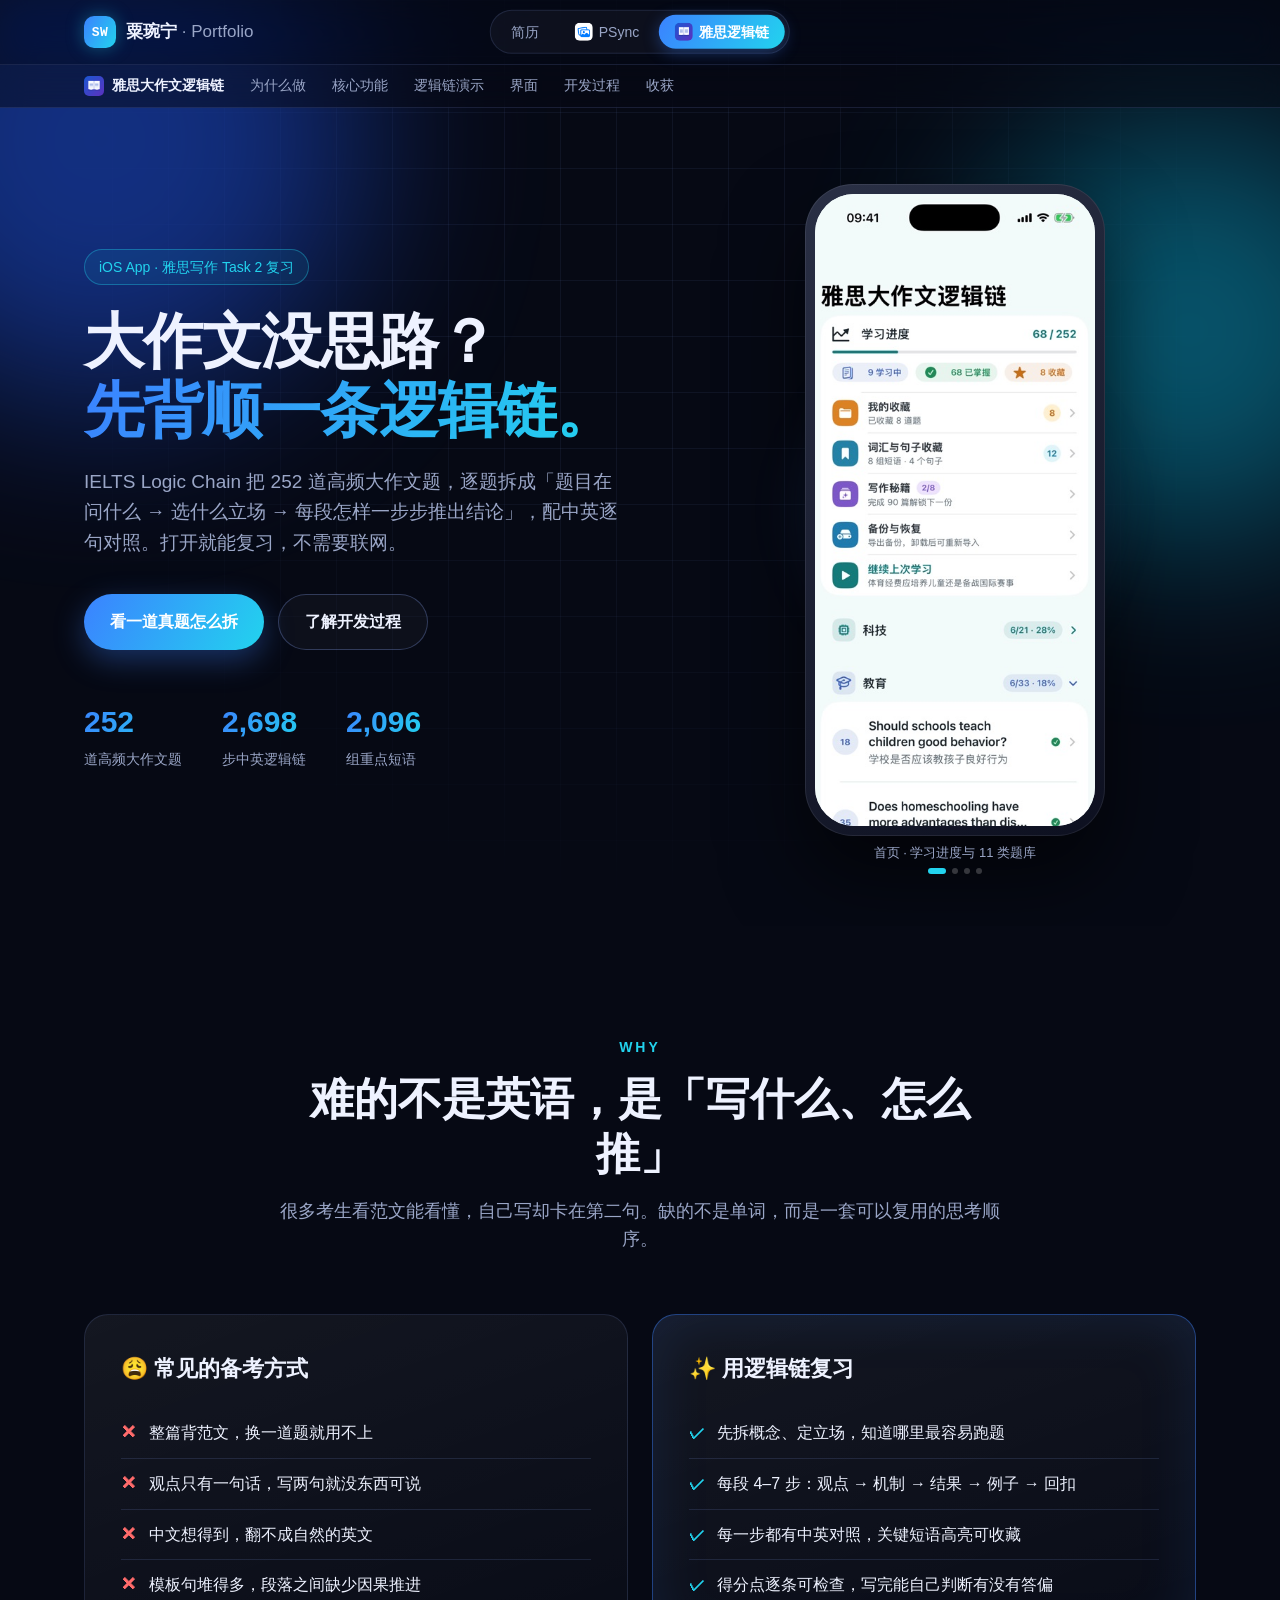
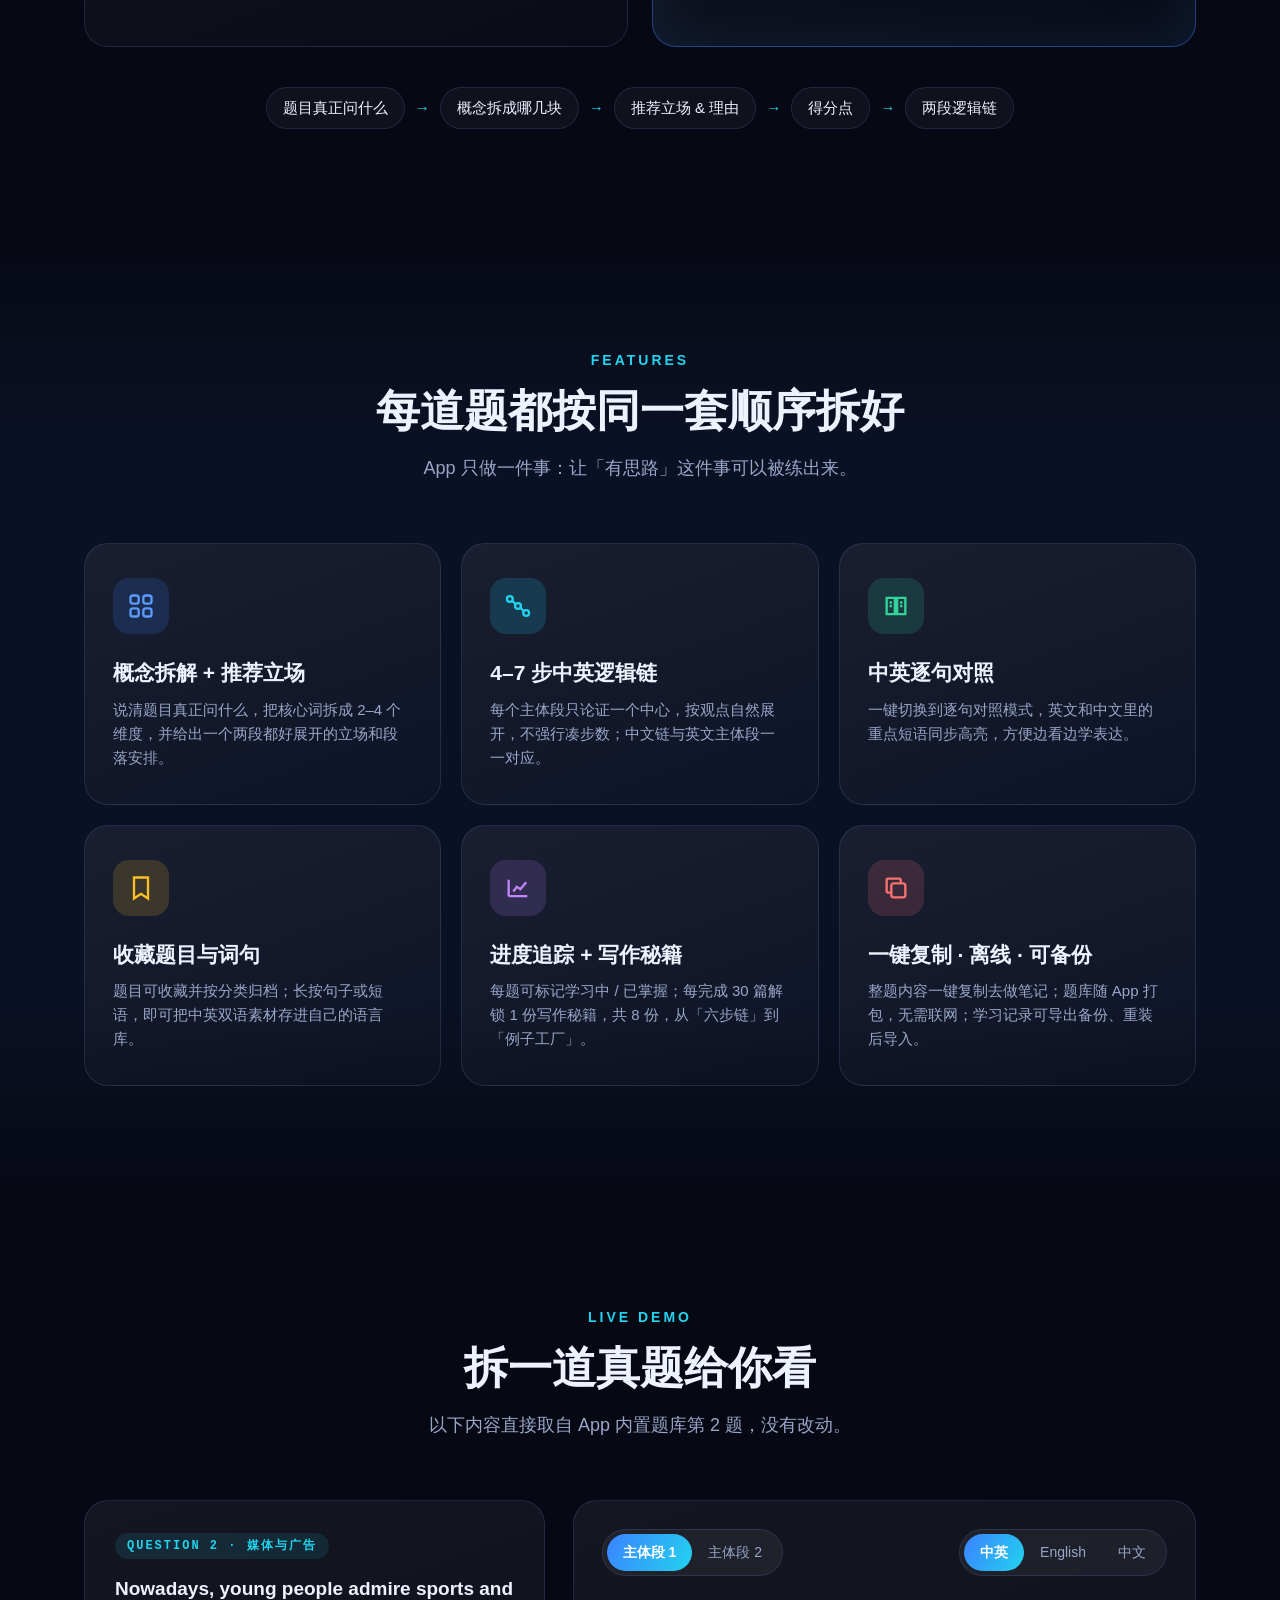
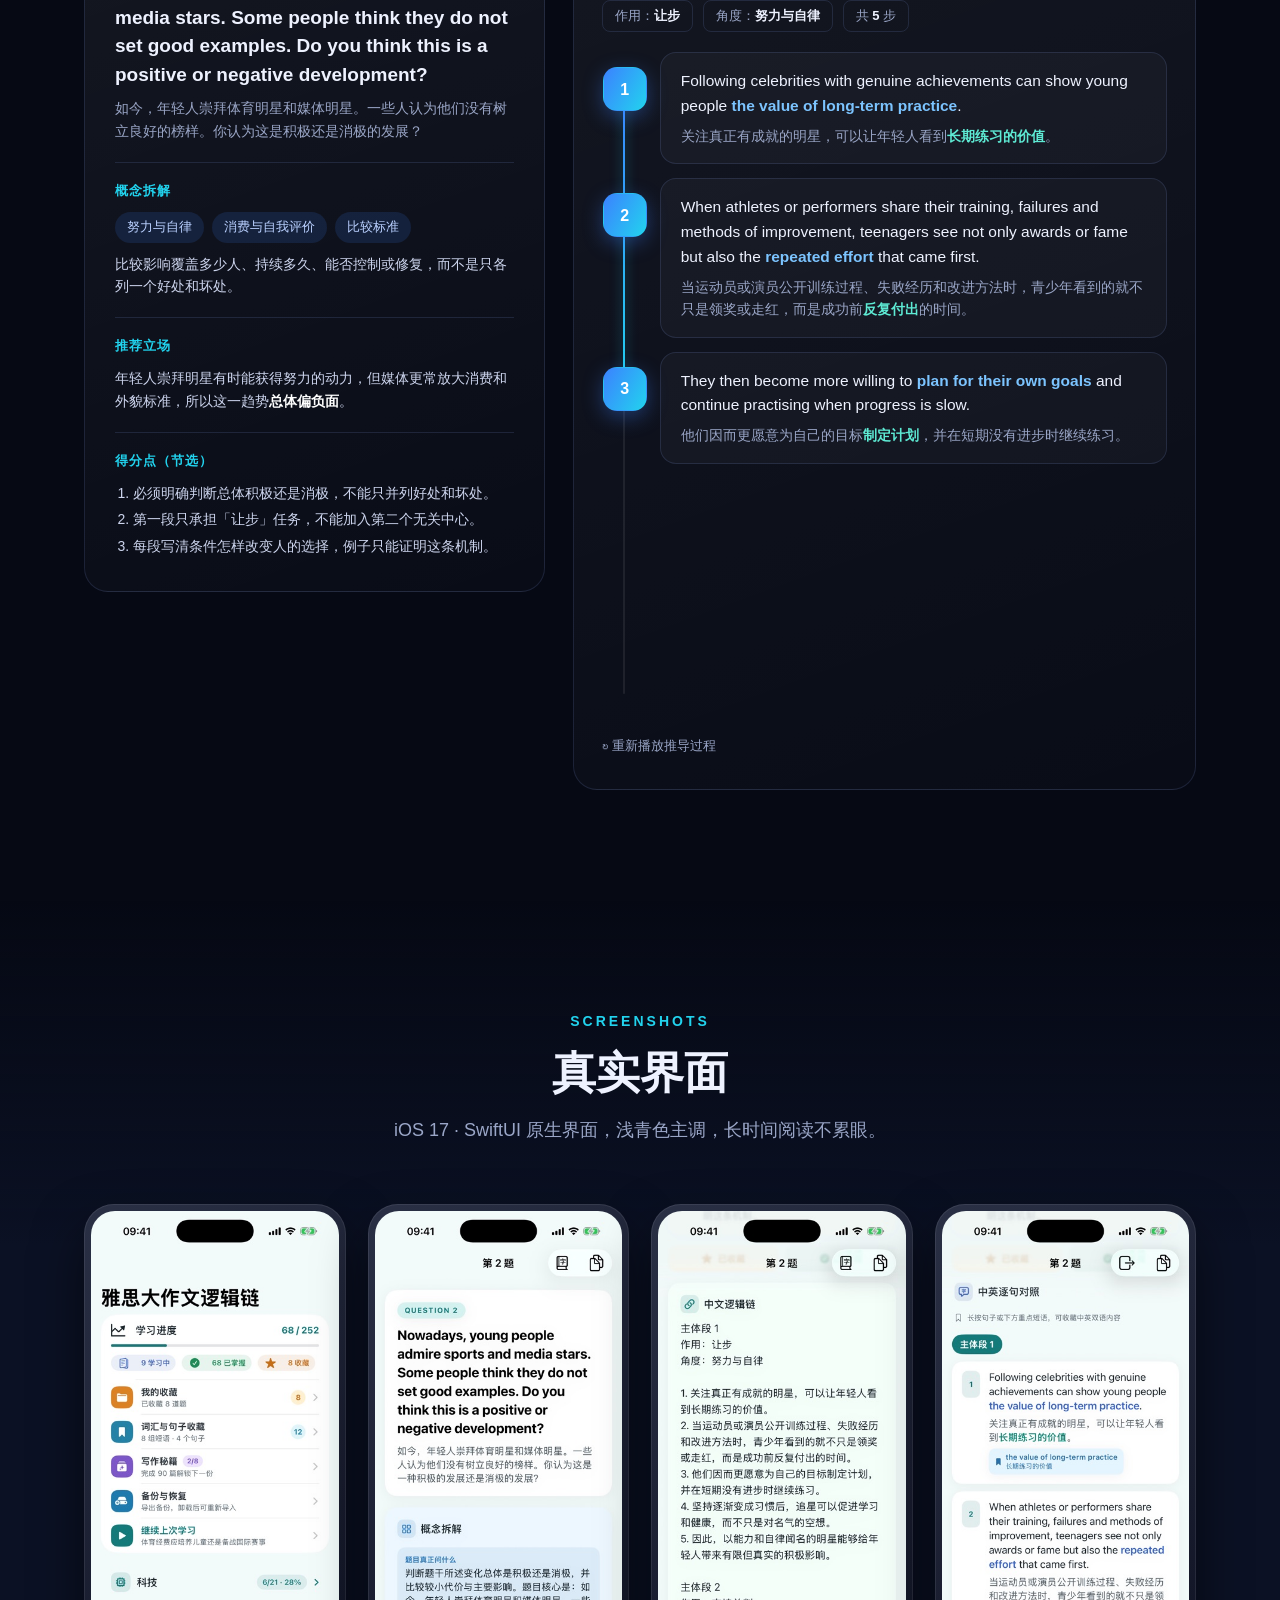
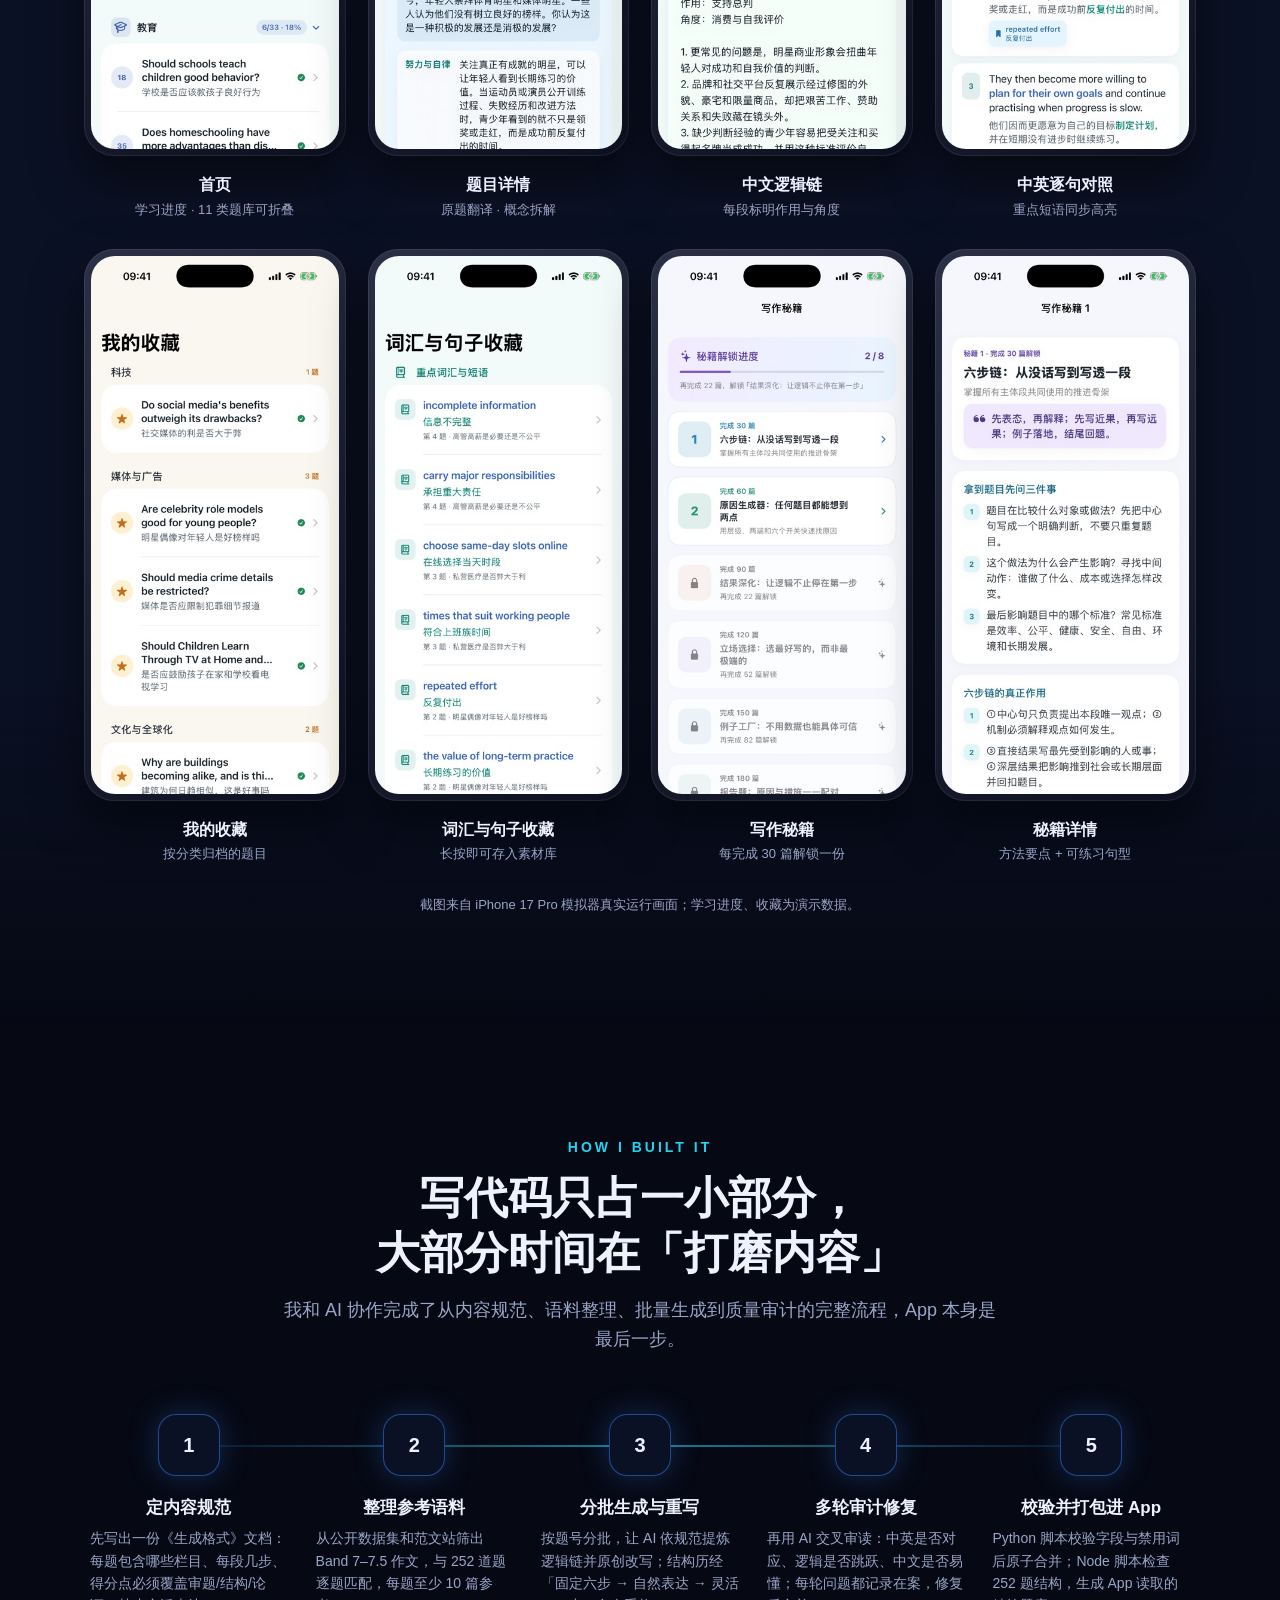
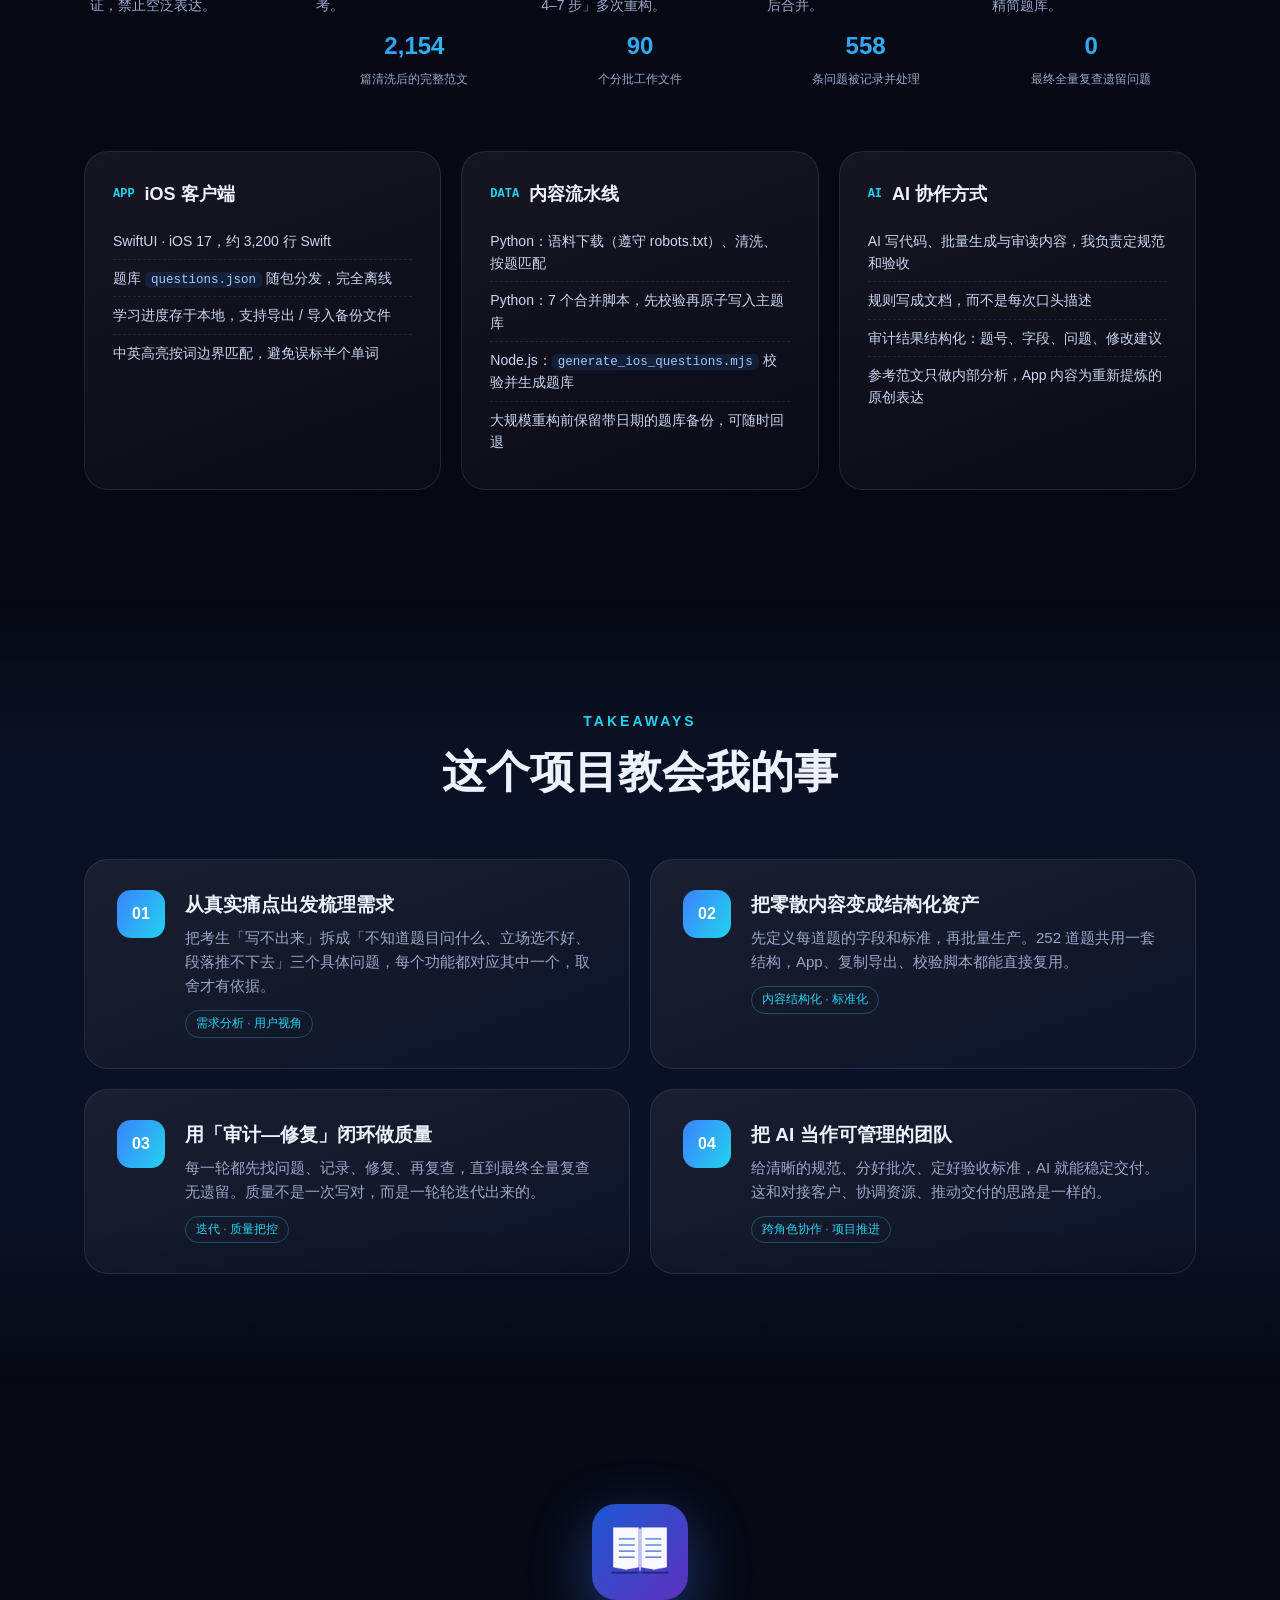
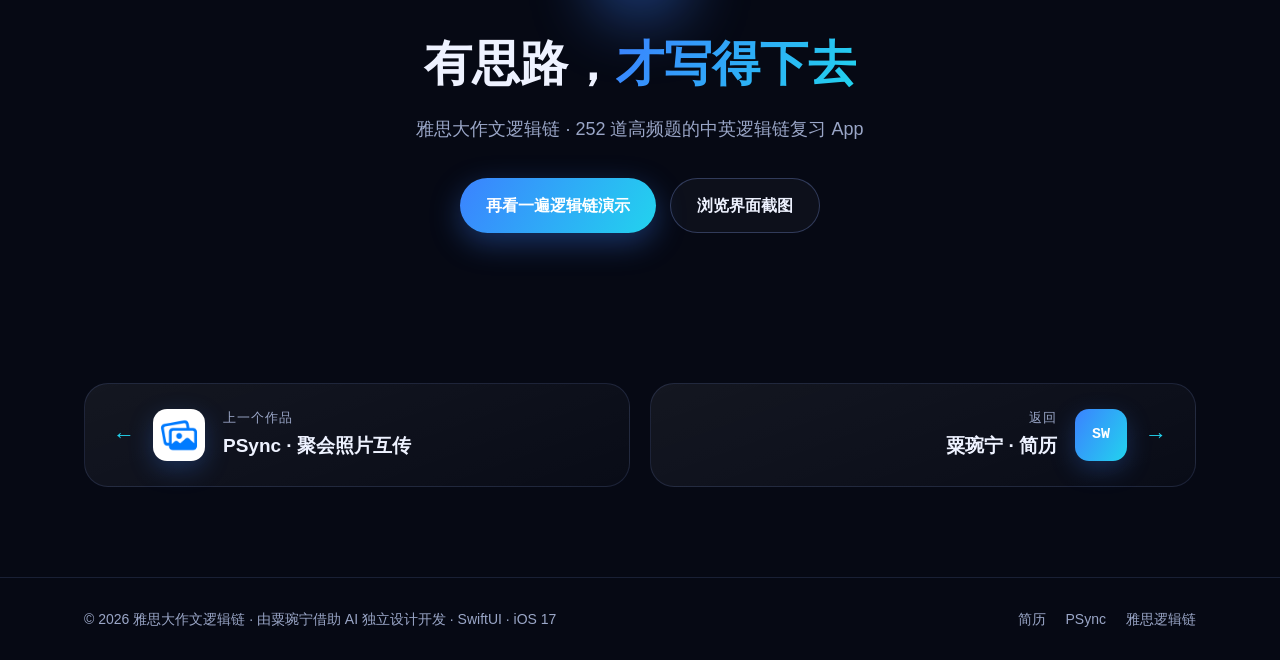
==== ielts/index.html @ b0721fc8 "粟琬宁个人简历与作品集网站：简历首页、PSync、雅思逻辑链" ====
<!DOCTYPE html>
<html lang="zh-CN" class="has-sub">
<head>
<meta charset="utf-8">
<meta name="viewport" content="width=device-width, initial-scale=1, viewport-fit=cover">
<title>雅思大作文逻辑链 · 把思路拆成可背的步骤 | 粟琬宁作品集</title>
<meta name="description" content="雅思大作文逻辑链：252 道高频大作文题，每题含概念拆解、推荐立场、得分点和 4–7 步中英逻辑链，离线可用的 iOS App。粟琬宁借助 AI 独立开发。">
<meta name="theme-color" content="#060914">
<meta property="og:type" content="website">
<meta property="og:title" content="雅思大作文逻辑链 · IELTS Logic Chain">
<meta property="og:description" content="252 道高频题，每题一条能背下来的中英逻辑链。粟琬宁作品集 · iOS 应用">
<meta property="og:url" content="https://sandglass-vic.github.io/ice-cv/ielts/">
<meta property="og:image" content="https://sandglass-vic.github.io/ice-cv/ielts/assets/detail-bilingual.jpg">
<meta name="twitter:card" content="summary_large_image">
<link rel="icon" href="assets/icon.png">
<link rel="stylesheet" href="../assets/site.css">
<script>if (/[?&]static\b/.test(location.search)) document.documentElement.classList.add('static');</script>
<style>
  /* 变量、导航、按钮、卡片、页脚见 ../assets/site.css */
  img { display: block; max-width: 100%; }

  /* ========== hero ========== */
  .hero { position: relative; padding: calc(var(--top-h) + 76px) 0 90px; overflow: hidden; }
  .hero::before {
    content: ""; position: absolute; inset: 0;
    background-image: linear-gradient(var(--line) 1px, transparent 1px), linear-gradient(90deg, var(--line) 1px, transparent 1px);
    background-size: 56px 56px; mask-image: radial-gradient(ellipse at 50% 30%, #000 20%, transparent 70%);
    -webkit-mask-image: radial-gradient(ellipse at 50% 30%, #000 20%, transparent 70%); opacity: .5;
  }
  .orb { position: absolute; border-radius: 50%; filter: blur(90px); opacity: .55; animation: float 12s ease-in-out infinite; }
  @keyframes float { 0%,100% { transform: translate(0,0); } 50% { transform: translate(30px,-30px); } }
  .hero .wrap { position: relative; display: grid; grid-template-columns: 1.1fr .9fr; gap: 40px; align-items: center; }
  .tag {
    display: inline-block; padding: 6px 14px; border-radius: 999px; font-size: 14px; color: var(--cyan);
    border: 1px solid rgba(34, 211, 238, .35); background: rgba(34, 211, 238, .08); margin-bottom: 22px;
  }
  .hero h1 { font-size: 60px; line-height: 1.15; font-weight: 800; letter-spacing: -1px; }
  .hero p.lead { font-size: 19px; color: var(--muted); margin: 22px 0 36px; max-width: 540px; }
  .cta { display: flex; gap: 14px; flex-wrap: wrap; }
  .stats { display: flex; gap: 40px; margin-top: 48px; }
  .stats b { display: block; font-size: 30px; font-weight: 800; font-variant-numeric: tabular-nums; }
  .stats span { font-size: 14px; color: var(--muted); }

  /* ========== phone（真实截图外框） ========== */
  .stage { position: relative; display: flex; justify-content: center; }
  .stage::before {
    content: ""; position: absolute; width: 380px; height: 380px; top: 50%; left: 50%; transform: translate(-50%,-50%);
    background: radial-gradient(circle, rgba(59,130,255,.45), transparent 65%); filter: blur(20px);
  }
  .phone {
    position: relative; width: 300px; aspect-ratio: 414 / 900; border-radius: 48px; padding: 10px;
    background: linear-gradient(145deg, #2a3045, #0d1020); box-shadow: 0 40px 80px rgba(0,0,0,.6), inset 0 0 0 1px rgba(255,255,255,.08);
  }
  .phone .screen { position: relative; width: 100%; height: 100%; border-radius: 39px; overflow: hidden; background: #f2fafa; }
  .phone .screen img { position: absolute; inset: 0; width: 100%; height: 100%; object-fit: cover; opacity: 0; transition: opacity .8s; }
  .phone .screen img.on { opacity: 1; }
  .phone-cap { position: absolute; bottom: -38px; left: 0; right: 0; text-align: center; font-size: 13px; color: var(--muted); }
  .dots { display: flex; gap: 6px; justify-content: center; margin-top: 4px; }
  .dots i { width: 6px; height: 6px; border-radius: 50%; background: rgba(255,255,255,.2); transition: all .3s; }
  .dots i.on { width: 18px; border-radius: 3px; background: var(--cyan); }

  /* ========== sections ========== */
  section { padding: 110px 0; position: relative; }
  .sec-head { text-align: center; max-width: 720px; margin: 0 auto 60px; }
  .eyebrow { color: var(--cyan); font-size: 14px; font-weight: 600; letter-spacing: 3px; }
  .sec-head h2 { font-size: 44px; font-weight: 800; margin-top: 12px; line-height: 1.25; }
  .sec-head p { color: var(--muted); font-size: 18px; margin-top: 16px; }
  .alt { background: linear-gradient(180deg, transparent, var(--bg2) 20%, var(--bg2) 80%, transparent); }

  /* ========== why：痛点 vs 方案 ========== */
  .compare { display: grid; grid-template-columns: 1fr 1fr; gap: 24px; }
  .col { padding: 36px; }
  .col h3 { font-size: 22px; margin-bottom: 22px; display: flex; align-items: center; gap: 10px; }
  .col li { list-style: none; display: flex; gap: 12px; padding: 12px 0; border-top: 1px solid var(--line); font-size: 16px; }
  .col li:first-child { border-top: none; }
  .col.bad li::before { content: "✕"; color: #ff6b6b; font-weight: 700; }
  .col.good { border-color: rgba(59,130,255,.45); box-shadow: 0 0 60px rgba(59,130,255,.12) inset; }
  .col.good li::before { content: "✓"; color: var(--cyan); font-weight: 700; }
  .flow { display: flex; flex-wrap: wrap; justify-content: center; align-items: center; gap: 10px; margin-top: 40px; font-size: 15px; }
  .flow span { padding: 8px 16px; border-radius: 999px; border: 1px solid var(--line); background: rgba(255,255,255,.04); }
  .flow em { font-style: normal; color: var(--cyan); }

  /* ========== features ========== */
  .feats { display: grid; grid-template-columns: repeat(3, 1fr); gap: 20px; }
  .feat { padding: 34px 28px; transition: transform .3s, border-color .3s; }
  .feat:hover { transform: translateY(-6px); border-color: rgba(59,130,255,.5); }
  .feat .ic { width: 56px; height: 56px; border-radius: 16px; display: flex; align-items: center; justify-content: center; margin-bottom: 22px; }
  .feat .ic svg { width: 28px; height: 28px; }
  .feat h3 { font-size: 21px; }
  .feat p { color: var(--muted); font-size: 15px; margin-top: 8px; }

  /* ========== demo：真实题目逻辑链 ========== */
  .demo { display: grid; grid-template-columns: .85fr 1.15fr; gap: 28px; align-items: start; }
  .qcard { padding: 30px; position: sticky; top: calc(var(--top-h) + 24px); }
  .qno { display: inline-block; font: 700 12px/1 "SF Mono", Menlo, monospace; letter-spacing: 2px; color: var(--cyan); padding: 7px 12px; border-radius: 999px; background: rgba(34,211,238,.1); }
  .qcard h3 { font-size: 19px; line-height: 1.5; margin: 16px 0 8px; }
  .qcard .zh { color: var(--muted); font-size: 14px; }
  .qblock { margin-top: 20px; padding-top: 18px; border-top: 1px solid var(--line); }
  .qblock h4 { font-size: 13px; letter-spacing: 1px; color: var(--cyan); margin-bottom: 10px; }
  .qblock p, .qblock li { font-size: 14px; color: #cdd5ee; }
  .chips { display: flex; flex-wrap: wrap; gap: 8px; }
  .chips span { font-size: 13px; padding: 5px 12px; border-radius: 999px; background: rgba(59,130,255,.14); color: #b9d0ff; }
  .qblock ol { padding-left: 18px; }
  .qblock ol li { margin: 4px 0; }

  .chain-box { padding: 28px 28px 32px; }
  .ctrl { display: flex; justify-content: space-between; flex-wrap: wrap; gap: 12px; margin-bottom: 24px; }
  .seg { display: inline-flex; padding: 4px; border-radius: 999px; background: rgba(255,255,255,.05); border: 1px solid var(--line); }
  .seg button { border: 0; background: none; color: var(--muted); font: inherit; font-size: 14px; padding: 7px 16px; border-radius: 999px; cursor: pointer; transition: all .25s; }
  .seg button.on { background: var(--grad); color: #fff; font-weight: 600; }
  .para-meta { display: flex; gap: 10px; flex-wrap: wrap; margin-bottom: 20px; font-size: 13px; }
  .para-meta span { padding: 5px 12px; border-radius: 8px; border: 1px solid var(--line); color: var(--muted); }
  .para-meta b { color: var(--text); font-weight: 600; }

  .chain { position: relative; padding-left: 58px; }
  .chain .rail { position: absolute; left: 21px; top: 22px; bottom: 22px; width: 2px; background: rgba(255,255,255,.08); border-radius: 2px; }
  .chain .rail i { position: absolute; left: 0; top: 0; width: 100%; height: 0; background: var(--grad); border-radius: 2px; transition: height .6s ease; box-shadow: 0 0 12px rgba(34,211,238,.6); }
  .node { position: relative; padding: 16px 20px; margin-bottom: 14px; border-radius: 16px; border: 1px solid var(--line); background: rgba(255,255,255,.03);
    opacity: 0; transform: translateX(16px); transition: opacity .5s, transform .5s, border-color .5s; }
  .node.in { opacity: 1; transform: none; }
  .node.last { border-color: rgba(34,211,238,.4); background: linear-gradient(160deg, rgba(59,130,255,.12), rgba(34,211,238,.04)); }
  .node .n { position: absolute; left: -58px; top: 14px; width: 44px; height: 44px; border-radius: 14px; display: flex; align-items: center; justify-content: center;
    font-weight: 800; font-size: 16px; background: var(--bg2); border: 1px solid var(--line); color: var(--muted); transition: all .5s; }
  .node.in .n { background: var(--grad); color: #fff; border-color: transparent; box-shadow: 0 6px 20px rgba(59,130,255,.35); }
  .node .en { font-size: 15.5px; line-height: 1.6; }
  .node .zh { font-size: 14px; color: var(--muted); margin-top: 6px; }
  .node .hl { color: #7cc4ff; font-weight: 600; }
  .node .zh .hl { color: #5eead4; }
  .chain.en-only .zh, .chain.zh-only .en { display: none; }
  .chain.zh-only .zh { margin-top: 0; color: var(--text); font-size: 15.5px; }
  .replay { margin-top: 6px; font-size: 13px; color: var(--muted); background: none; border: 0; cursor: pointer; }
  .replay:hover { color: var(--cyan); }

  /* ========== gallery ========== */
  .gallery { display: grid; grid-template-columns: repeat(4, 1fr); gap: 28px 22px; }
  .shot { text-align: center; }
  .shot .frame { border-radius: 30px; padding: 7px; background: linear-gradient(145deg, #2a3045, #0d1020); box-shadow: 0 24px 50px rgba(0,0,0,.5), inset 0 0 0 1px rgba(255,255,255,.08); transition: transform .35s; }
  .shot:hover .frame { transform: translateY(-8px); }
  .shot img { width: 100%; aspect-ratio: 414 / 900; object-fit: cover; border-radius: 24px; background: #f2fafa; }
  .shot h4 { font-size: 16px; margin-top: 16px; }
  .shot p { font-size: 13px; color: var(--muted); margin-top: 2px; }
  .note { text-align: center; color: var(--muted); font-size: 13px; margin-top: 30px; }

  /* ========== process ========== */
  .pipe { display: grid; grid-template-columns: repeat(5, 1fr); gap: 16px; position: relative; }
  .pipe::before { content: ""; position: absolute; top: 31px; left: 10%; right: 10%; height: 2px; background: linear-gradient(90deg, rgba(59,130,255,.1), rgba(34,211,238,.6), rgba(59,130,255,.1)); }
  .pstep { position: relative; padding: 0 6px; text-align: center; }
  .pstep .no { width: 62px; height: 62px; margin: 0 auto 18px; border-radius: 18px; display: flex; align-items: center; justify-content: center; font-weight: 800; font-size: 20px;
    background: var(--bg2); border: 1px solid rgba(59,130,255,.5); box-shadow: 0 0 30px rgba(59,130,255,.25); position: relative; }
  .pstep h3 { font-size: 17px; }
  .pstep p { font-size: 14px; color: var(--muted); margin-top: 6px; text-align: left; }
  .pstep .num { display: block; font-size: 24px; font-weight: 800; margin-top: 10px; font-variant-numeric: tabular-nums; }
  .pstep small { font-size: 12px; color: var(--muted); }

  .tech { display: grid; grid-template-columns: repeat(3, 1fr); gap: 20px; margin-top: 60px; }
  .tcard { padding: 28px; }
  .tcard h3 { font-size: 18px; margin-bottom: 14px; display: flex; align-items: center; gap: 10px; }
  .tcard h3 i { font-style: normal; font: 700 12px "SF Mono", Menlo, monospace; color: var(--cyan); }
  .tcard li { list-style: none; font-size: 14px; color: #cdd5ee; padding: 7px 0; border-top: 1px dashed var(--line); }
  .tcard li:first-child { border-top: 0; }
  .tcard code { font: 12.5px "SF Mono", Menlo, monospace; color: #9ccaff; background: rgba(59,130,255,.12); padding: 1px 6px; border-radius: 5px; }

  /* ========== learnings ========== */
  .learn { display: grid; grid-template-columns: repeat(2, 1fr); gap: 20px; }
  .lcard { padding: 30px 30px 30px 32px; display: flex; gap: 20px; }
  .lcard .k { flex: none; width: 48px; height: 48px; border-radius: 14px; background: var(--grad); display: flex; align-items: center; justify-content: center; font-weight: 800; color: #fff; }
  .lcard h3 { font-size: 19px; }
  .lcard p { color: var(--muted); font-size: 15px; margin-top: 6px; }
  .lcard .tagline { display: inline-block; margin-top: 12px; font-size: 12px; color: var(--cyan); border: 1px solid rgba(34,211,238,.3); border-radius: 999px; padding: 3px 10px; }

  /* ========== final / footer ========== */
  .final { text-align: center; padding: 120px 0; }
  .final img { width: 96px; height: 96px; border-radius: 24px; margin: 0 auto; box-shadow: 0 20px 60px rgba(59,130,255,.4); }
  .final h2 { font-size: 48px; font-weight: 800; margin: 26px 0 12px; }
  .final p { color: var(--muted); font-size: 18px; margin-bottom: 34px; }

  .reveal { opacity: 0; transform: translateY(30px); transition: opacity .8s, transform .8s; }
  .reveal.in { opacity: 1; transform: none; }

  /* ========== responsive ========== */
  @media (max-width: 960px) {
    .hero .wrap, .demo { grid-template-columns: 1fr; }
    .hero { padding: calc(var(--top-h) + 46px) 0 90px; text-align: center; }
    .hero h1 { font-size: 42px; }
    .hero p.lead { margin-left: auto; margin-right: auto; font-size: 17px; }
    .cta, .stats { justify-content: center; }
    .stats { gap: 28px; }
    .feats, .tech { grid-template-columns: 1fr 1fr; }
    .compare, .learn { grid-template-columns: 1fr; }
    .gallery { grid-template-columns: repeat(3, 1fr); }
    .qcard { position: static; }
    .pipe { grid-template-columns: 1fr; gap: 0; }
    .pipe::before { top: 0; bottom: 0; left: 30px; right: auto; width: 2px; height: auto; background: linear-gradient(180deg, rgba(59,130,255,.1), rgba(34,211,238,.6), rgba(59,130,255,.1)); }
    .pstep { display: grid; grid-template-columns: 62px 1fr; gap: 0 18px; text-align: left; padding: 0 0 26px; }
    .pstep .no { margin: 0; grid-row: span 3; }
    section { padding: 80px 0; }
    .sec-head h2 { font-size: 32px; }
    .final h2 { font-size: 34px; }
  }
  @media (max-width: 520px) {
    .wrap { padding: 0 18px; }
    .hero h1 { font-size: 34px; }
    .stats { gap: 18px; }
    .stats b { font-size: 22px; }
    .stats span { font-size: 12px; }
    .feats, .tech { grid-template-columns: 1fr; gap: 12px; }
    .feat { padding: 22px 20px; display: grid; grid-template-columns: 44px 1fr; gap: 0 16px; border-radius: 18px; }
    .feat .ic { width: 44px; height: 44px; border-radius: 12px; margin: 0; grid-row: span 2; }
    .feat .ic svg { width: 22px; height: 22px; }
    .feat h3 { font-size: 17px; }
    .feat p { font-size: 14px; margin-top: 2px; }
    .phone { width: 260px; }
    .col, .qcard, .chain-box, .tcard { padding: 22px 18px; }
    .chain { padding-left: 46px; }
    .chain .rail { left: 16px; }
    .node { padding: 13px 14px; }
    .node .n { left: -46px; width: 34px; height: 34px; border-radius: 10px; font-size: 14px; }
    .node .en { font-size: 14.5px; }
    .gallery { display: flex; overflow-x: auto; scroll-snap-type: x mandatory; gap: 16px; margin: 0 -18px; padding: 10px 18px 20px; }
    .shot { flex: none; width: 62%; scroll-snap-align: center; }
    .lcard { padding: 22px 18px; gap: 14px; }
    .lcard .k { width: 40px; height: 40px; border-radius: 12px; }
    .sec-head h2 { font-size: 28px; }
    .sec-head p { font-size: 16px; }
  }
  /* ?static：直接显示最终状态（用于截图 / 缩略图） */
  .static .reveal, .static .node { transition: none !important; opacity: 1; transform: none; }
  .static .chain .rail i, .static .node .n { transition: none; }
  @media (prefers-reduced-motion: reduce) {
    .orb { animation: none; }
    .reveal, .node { transition: none; opacity: 1; transform: none; }
  }
</style>
</head>
<body>

<nav class="site-nav">
  <div class="wrap nav-in">
    <a class="s-brand" href="../index.html"><span class="mark">SW</span><span>粟琬宁<span class="sub"> · Portfolio</span></span></a>
    <div class="s-tabs">
      <a href="../index.html">简历</a>
      <a href="../psync/index.html"><img src="../psync/assets/icon.png" alt="">PSync</a>
      <a class="on" href="../ielts/index.html"><img src="../ielts/assets/icon.png" alt="">雅思逻辑链</a>
    </div>
  </div>
  <div class="s-progress"></div>
</nav>
<div class="s-subnav">
  <div class="wrap">
    <span class="t"><img src="assets/icon.png" alt="">雅思大作文逻辑链</span>
    <a href="#why">为什么做</a><a href="#features">核心功能</a><a href="#demo">逻辑链演示</a><a href="#gallery">界面</a><a href="#process">开发过程</a><a href="#learn">收获</a>
  </div>
</div>

<header class="hero">
  <div class="orb" style="width:520px;height:520px;background:#1d4ed8;left:-160px;top:-120px"></div>
  <div class="orb" style="width:420px;height:420px;background:#0891b2;right:-120px;top:120px;animation-delay:-6s"></div>
  <div class="wrap">
    <div>
      <span class="tag">iOS App · 雅思写作 Task 2 复习</span>
      <h1>大作文没思路？<br><span class="grad-text">先背顺一条逻辑链。</span></h1>
      <p class="lead">IELTS Logic Chain 把 252 道高频大作文题，逐题拆成「题目在问什么 → 选什么立场 → 每段怎样一步步推出结论」，配中英逐句对照。打开就能复习，不需要联网。</p>
      <div class="cta">
        <a class="btn btn-main" href="#demo">看一道真题怎么拆</a>
        <a class="btn btn-ghost" href="#process">了解开发过程</a>
      </div>
      <div class="stats">
        <div><b class="grad-text" data-count="252">252</b><span>道高频大作文题</span></div>
        <div><b class="grad-text" data-count="2698">2,698</b><span>步中英逻辑链</span></div>
        <div><b class="grad-text" data-count="2096">2,096</b><span>组重点短语</span></div>
      </div>
    </div>
    <div class="stage">
      <div class="phone" id="heroPhone">
        <div class="screen">
          <img class="on" src="assets/home-expanded.jpg" alt="首页：学习进度与分类题库">
          <img src="assets/detail.jpg" alt="题目详情：英文原题与概念拆解">
          <img src="assets/detail-bilingual.jpg" alt="中英逐句对照的逻辑链">
          <img src="assets/secrets.jpg" alt="写作秘籍解锁">
        </div>
        <div class="phone-cap"><span id="heroCap">首页 · 学习进度与 11 类题库</span><div class="dots" id="heroDots"><i class="on"></i><i></i><i></i><i></i></div></div>
      </div>
    </div>
  </div>
</header>

<section id="why">
  <div class="wrap">
    <div class="sec-head reveal">
      <div class="eyebrow">WHY</div>
      <h2>难的不是英语，是「写什么、怎么推」</h2>
      <p>很多考生看范文能看懂，自己写却卡在第二句。缺的不是单词，而是一套可以复用的思考顺序。</p>
    </div>
    <div class="compare">
      <div class="col bad glass reveal">
        <h3>😩 常见的备考方式</h3>
        <ul>
          <li>整篇背范文，换一道题就用不上</li>
          <li>观点只有一句话，写两句就没东西可说</li>
          <li>中文想得到，翻不成自然的英文</li>
          <li>模板句堆得多，段落之间缺少因果推进</li>
        </ul>
      </div>
      <div class="col good glass reveal">
        <h3>✨ 用逻辑链复习</h3>
        <ul>
          <li>先拆概念、定立场，知道哪里最容易跑题</li>
          <li>每段 4–7 步：观点 → 机制 → 结果 → 例子 → 回扣</li>
          <li>每一步都有中英对照，关键短语高亮可收藏</li>
          <li>得分点逐条可检查，写完能自己判断有没有答偏</li>
        </ul>
      </div>
    </div>
    <div class="flow reveal">
      <span>题目真正问什么</span><em>→</em><span>概念拆成哪几块</span><em>→</em><span>推荐立场 & 理由</span><em>→</em><span>得分点</span><em>→</em><span>两段逻辑链</span>
    </div>
  </div>
</section>

<section id="features" class="alt">
  <div class="wrap">
    <div class="sec-head reveal">
      <div class="eyebrow">FEATURES</div>
      <h2>每道题都按同一套顺序拆好</h2>
      <p>App 只做一件事：让「有思路」这件事可以被练出来。</p>
    </div>
    <div class="feats">
      <div class="feat glass reveal">
        <div class="ic" style="background:rgba(59,130,255,.16)"><svg viewBox="0 0 24 24" fill="none" stroke="#5b9bff" stroke-width="2"><rect x="3" y="3" width="7" height="7" rx="2"/><rect x="14" y="3" width="7" height="7" rx="2"/><rect x="3" y="14" width="7" height="7" rx="2"/><rect x="14" y="14" width="7" height="7" rx="2"/></svg></div>
        <h3>概念拆解 + 推荐立场</h3><p>说清题目真正问什么，把核心词拆成 2–4 个维度，并给出一个两段都好展开的立场和段落安排。</p>
      </div>
      <div class="feat glass reveal">
        <div class="ic" style="background:rgba(34,211,238,.16)"><svg viewBox="0 0 24 24" fill="none" stroke="#22d3ee" stroke-width="2"><circle cx="5" cy="6" r="2.5"/><circle cx="12" cy="12" r="2.5"/><circle cx="19" cy="18" r="2.5"/><path d="M7 7.5l3 3M14 13.5l3 3"/></svg></div>
        <h3>4–7 步中英逻辑链</h3><p>每个主体段只论证一个中心，按观点自然展开，不强行凑步数；中文链与英文主体段一一对应。</p>
      </div>
      <div class="feat glass reveal">
        <div class="ic" style="background:rgba(52,211,153,.16)"><svg viewBox="0 0 24 24" fill="none" stroke="#34d399" stroke-width="2"><path d="M4 5h7v14H4zM13 5h7v14h-7z"/><path d="M6.5 9h2M6.5 12h2M15.5 9h2M15.5 12h2"/></svg></div>
        <h3>中英逐句对照</h3><p>一键切换到逐句对照模式，英文和中文里的重点短语同步高亮，方便边看边学表达。</p>
      </div>
      <div class="feat glass reveal">
        <div class="ic" style="background:rgba(251,191,36,.16)"><svg viewBox="0 0 24 24" fill="none" stroke="#fbbf24" stroke-width="2"><path d="M6 3h12v18l-6-4-6 4z"/></svg></div>
        <h3>收藏题目与词句</h3><p>题目可收藏并按分类归档；长按句子或短语，即可把中英双语素材存进自己的语言库。</p>
      </div>
      <div class="feat glass reveal">
        <div class="ic" style="background:rgba(192,132,252,.16)"><svg viewBox="0 0 24 24" fill="none" stroke="#c084fc" stroke-width="2"><path d="M4 19V5M4 19h16"/><path d="M8 15l3-4 3 2 5-6"/></svg></div>
        <h3>进度追踪 + 写作秘籍</h3><p>每题可标记学习中 / 已掌握；每完成 30 篇解锁 1 份写作秘籍，共 8 份，从「六步链」到「例子工厂」。</p>
      </div>
      <div class="feat glass reveal">
        <div class="ic" style="background:rgba(248,113,113,.16)"><svg viewBox="0 0 24 24" fill="none" stroke="#f87171" stroke-width="2"><rect x="8" y="8" width="12" height="12" rx="2"/><path d="M16 8V5a1 1 0 00-1-1H5a1 1 0 00-1 1v10a1 1 0 001 1h3"/></svg></div>
        <h3>一键复制 · 离线 · 可备份</h3><p>整题内容一键复制去做笔记；题库随 App 打包，无需联网；学习记录可导出备份、重装后导入。</p>
      </div>
    </div>
  </div>
</section>

<section id="demo">
  <div class="wrap">
    <div class="sec-head reveal">
      <div class="eyebrow">LIVE DEMO</div>
      <h2>拆一道真题给你看</h2>
      <p>以下内容直接取自 App 内置题库第 2 题，没有改动。</p>
    </div>
    <div class="demo">
      <div class="qcard glass reveal">
        <span class="qno">QUESTION 2 · 媒体与广告</span>
        <h3>Nowadays, young people admire sports and media stars. Some people think they do not set good examples. Do you think this is a positive or negative development?</h3>
        <p class="zh">如今，年轻人崇拜体育明星和媒体明星。一些人认为他们没有树立良好的榜样。你认为这是积极还是消极的发展？</p>
        <div class="qblock">
          <h4>概念拆解</h4>
          <div class="chips"><span>努力与自律</span><span>消费与自我评价</span><span>比较标准</span></div>
          <p style="margin-top:10px">比较影响覆盖多少人、持续多久、能否控制或修复，而不是只各列一个好处和坏处。</p>
        </div>
        <div class="qblock">
          <h4>推荐立场</h4>
          <p>年轻人崇拜明星有时能获得努力的动力，但媒体更常放大消费和外貌标准，所以这一趋势<b style="color:#fff">总体偏负面</b>。</p>
        </div>
        <div class="qblock">
          <h4>得分点（节选）</h4>
          <ol>
            <li>必须明确判断总体积极还是消极，不能只并列好处和坏处。</li>
            <li>第一段只承担「让步」任务，不能加入第二个无关中心。</li>
            <li>每段写清条件怎样改变人的选择，例子只能证明这条机制。</li>
          </ol>
        </div>
      </div>
      <div class="chain-box glass reveal">
        <div class="ctrl">
          <div class="seg" id="paraSeg"><button class="on" data-p="0">主体段 1</button><button data-p="1">主体段 2</button></div>
          <div class="seg" id="langSeg"><button class="on" data-l="both">中英</button><button data-l="en">English</button><button data-l="zh">中文</button></div>
        </div>
        <div class="para-meta" id="paraMeta"></div>
        <div class="chain" id="chain"><div class="rail"><i id="railFill"></i></div></div>
        <button class="replay" id="replay">↻ 重新播放推导过程</button>
      </div>
    </div>
  </div>
</section>

<section id="gallery" class="alt">
  <div class="wrap">
    <div class="sec-head reveal">
      <div class="eyebrow">SCREENSHOTS</div>
      <h2>真实界面</h2>
      <p>iOS 17 · SwiftUI 原生界面，浅青色主调，长时间阅读不累眼。</p>
    </div>
    <div class="gallery">
      <div class="shot reveal"><div class="frame"><img src="assets/home-expanded.jpg" alt="" loading="lazy"></div><h4>首页</h4><p>学习进度 · 11 类题库可折叠</p></div>
      <div class="shot reveal"><div class="frame"><img src="assets/detail.jpg" alt="" loading="lazy"></div><h4>题目详情</h4><p>原题翻译 · 概念拆解</p></div>
      <div class="shot reveal"><div class="frame"><img src="assets/detail-chain.jpg" alt="" loading="lazy"></div><h4>中文逻辑链</h4><p>每段标明作用与角度</p></div>
      <div class="shot reveal"><div class="frame"><img src="assets/detail-bilingual.jpg" alt="" loading="lazy"></div><h4>中英逐句对照</h4><p>重点短语同步高亮</p></div>
      <div class="shot reveal"><div class="frame"><img src="assets/favorites.jpg" alt="" loading="lazy"></div><h4>我的收藏</h4><p>按分类归档的题目</p></div>
      <div class="shot reveal"><div class="frame"><img src="assets/saved.jpg" alt="" loading="lazy"></div><h4>词汇与句子收藏</h4><p>长按即可存入素材库</p></div>
      <div class="shot reveal"><div class="frame"><img src="assets/secrets.jpg" alt="" loading="lazy"></div><h4>写作秘籍</h4><p>每完成 30 篇解锁一份</p></div>
      <div class="shot reveal"><div class="frame"><img src="assets/secret1.jpg" alt="" loading="lazy"></div><h4>秘籍详情</h4><p>方法要点 + 可练习句型</p></div>
    </div>
    <p class="note">截图来自 iPhone 17 Pro 模拟器真实运行画面；学习进度、收藏为演示数据。</p>
  </div>
</section>

<section id="process">
  <div class="wrap">
    <div class="sec-head reveal">
      <div class="eyebrow">HOW I BUILT IT</div>
      <h2>写代码只占一小部分，<br>大部分时间在「打磨内容」</h2>
      <p>我和 AI 协作完成了从内容规范、语料整理、批量生成到质量审计的完整流程，App 本身是最后一步。</p>
    </div>
    <div class="pipe">
      <div class="pstep reveal"><div class="no">1</div><div><h3>定内容规范</h3><p>先写出一份《生成格式》文档：每题包含哪些栏目、每段几步、得分点必须覆盖审题/结构/论证，禁止空泛表达。</p></div></div>
      <div class="pstep reveal"><div class="no">2</div><div><h3>整理参考语料</h3><p>从公开数据集和范文站筛出 Band 7–7.5 作文，与 252 道题逐题匹配，每题至少 10 篇参考。</p><span class="num grad-text" data-count="2230">2,230</span><small>篇清洗后的完整范文</small></div></div>
      <div class="pstep reveal"><div class="no">3</div><div><h3>分批生成与重写</h3><p>按题号分批，让 AI 依规范提炼逻辑链并原创改写；结构历经「固定六步 → 自然表达 → 灵活 4–7 步」多次重构。</p><span class="num grad-text" data-count="93">93</span><small>个分批工作文件</small></div></div>
      <div class="pstep reveal"><div class="no">4</div><div><h3>多轮审计修复</h3><p>再用 AI 交叉审读：中英是否对应、逻辑是否跳跃、中文是否易懂；每轮问题都记录在案，修复后合并。</p><span class="num grad-text" data-count="578">578</span><small>条问题被记录并处理</small></div></div>
      <div class="pstep reveal"><div class="no">5</div><div><h3>校验并打包进 App</h3><p>Python 脚本校验字段与禁用词后原子合并；Node 脚本检查 252 题结构，生成 App 读取的精简题库。</p><span class="num grad-text">0</span><small>最终全量复查遗留问题</small></div></div>
    </div>

    <div class="tech">
      <div class="tcard glass reveal">
        <h3><i>APP</i>iOS 客户端</h3>
        <ul>
          <li>SwiftUI · iOS 17，约 3,200 行 Swift</li>
          <li>题库 <code>questions.json</code> 随包分发，完全离线</li>
          <li>学习进度存于本地，支持导出 / 导入备份文件</li>
          <li>中英高亮按词边界匹配，避免误标半个单词</li>
        </ul>
      </div>
      <div class="tcard glass reveal">
        <h3><i>DATA</i>内容流水线</h3>
        <ul>
          <li>Python：语料下载（遵守 robots.txt）、清洗、按题匹配</li>
          <li>Python：7 个合并脚本，先校验再原子写入主题库</li>
          <li>Node.js：<code>generate_ios_questions.mjs</code> 校验并生成题库</li>
          <li>大规模重构前保留带日期的题库备份，可随时回退</li>
        </ul>
      </div>
      <div class="tcard glass reveal">
        <h3><i>AI</i>AI 协作方式</h3>
        <ul>
          <li>AI 写代码、批量生成与审读内容，我负责定规范和验收</li>
          <li>规则写成文档，而不是每次口头描述</li>
          <li>审计结果结构化：题号、字段、问题、修改建议</li>
          <li>参考范文只做内部分析，App 内容为重新提炼的原创表达</li>
        </ul>
      </div>
    </div>
  </div>
</section>

<section id="learn" class="alt">
  <div class="wrap">
    <div class="sec-head reveal">
      <div class="eyebrow">TAKEAWAYS</div>
      <h2>这个项目教会我的事</h2>
    </div>
    <div class="learn">
      <div class="lcard glass reveal"><div class="k">01</div><div><h3>从真实痛点出发梳理需求</h3><p>把考生「写不出来」拆成「不知道题目问什么、立场选不好、段落推不下去」三个具体问题，每个功能都对应其中一个，取舍才有依据。</p><span class="tagline">需求分析 · 用户视角</span></div></div>
      <div class="lcard glass reveal"><div class="k">02</div><div><h3>把零散内容变成结构化资产</h3><p>先定义每道题的字段和标准，再批量生产。252 道题共用一套结构，App、复制导出、校验脚本都能直接复用。</p><span class="tagline">内容结构化 · 标准化</span></div></div>
      <div class="lcard glass reveal"><div class="k">03</div><div><h3>用「审计—修复」闭环做质量</h3><p>每一轮都先找问题、记录、修复、再复查，直到最终全量复查无遗留。质量不是一次写对，而是一轮轮迭代出来的。</p><span class="tagline">迭代 · 质量把控</span></div></div>
      <div class="lcard glass reveal"><div class="k">04</div><div><h3>把 AI 当作可管理的团队</h3><p>给清晰的规范、分好批次、定好验收标准，AI 就能稳定交付。这和对接客户、协调资源、推动交付的思路是一样的。</p><span class="tagline">跨角色协作 · 项目推进</span></div></div>
    </div>
  </div>
</section>

<div class="final">
  <div class="wrap reveal">
    <img src="assets/icon.png" alt="雅思大作文逻辑链">
    <h2>有思路，<span class="grad-text">才写得下去</span></h2>
    <p>雅思大作文逻辑链 · 252 道高频题的中英逻辑链复习 App</p>
    <div class="cta" style="justify-content:center">
      <a class="btn btn-main" href="#demo">再看一遍逻辑链演示</a>
      <a class="btn btn-ghost" href="#gallery">浏览界面截图</a>
    </div>
  </div>
</div>

<div class="s-pager">
  <div class="wrap">
    <a class="glass" href="../psync/index.html"><span class="arr">←</span><img src="../psync/assets/icon.png" alt=""><span><small>上一个作品</small><b>PSync · 聚会照片互传</b></span></a>
    <a class="glass next" href="../index.html"><span><small>返回</small><b>粟琬宁 · 简历</b></span><span class="ph">SW</span><span class="arr">→</span></a>
  </div>
</div>

<footer class="site-foot">
  <div class="wrap">
    <span>© 2026 雅思大作文逻辑链 · 由粟琬宁借助 AI 独立设计开发 · SwiftUI · iOS 17</span>
    <nav><a href="../index.html">简历</a><a href="../psync/index.html">PSync</a><a href="../ielts/index.html">雅思逻辑链</a></nav>
  </div>
</footer>

<script>
const STATIC = /[?&]static\b/.test(location.search);
if (STATIC) document.documentElement.classList.add('static');

/* ---------- 第 2 题真实数据（取自 questions.json） ---------- */
const PARAS = [
  { role: '让步', angle: '努力与自律', steps: [
    ['Following celebrities with genuine achievements can show young people the value of long-term practice.', '关注真正有成就的明星，可以让年轻人看到长期练习的价值。', ['the value of long-term practice'], ['长期练习的价值']],
    ['When athletes or performers share their training, failures and methods of improvement, teenagers see not only awards or fame but also the repeated effort that came first.', '当运动员或演员公开训练过程、失败经历和改进方法时，青少年看到的就不只是领奖或走红，而是成功前反复付出的时间。', ['repeated effort'], ['反复付出']],
    ['They then become more willing to plan for their own goals and continue practising when progress is slow.', '他们因而更愿意为自己的目标制定计划，并在短期没有进步时继续练习。', ['plan for their own goals'], ['制定计划']],
    ['As persistence becomes a habit, admiration can support learning and health instead of remaining an empty dream about fame.', '坚持逐渐变成习惯后，追星可以促进学习和健康，而不只是对名气的空想。', [], []],
    ['Therefore, stars known for skill and self-discipline can have a limited but genuine positive influence on young people.', '因此，以能力和自律闻名的明星能够给年轻人带来有限但真实的积极影响。', ['skill and self-discipline'], ['能力和自律']],
  ]},
  { role: '支持总判', angle: '消费与自我评价', steps: [
    ['A more common problem is that the commercial image of celebrities distorts how young people judge success and self-worth.', '更常见的问题是，明星商业形象会扭曲年轻人对成功和自我价值的判断。', ['distorts how young people judge success and self-worth'], ['扭曲年轻人对成功和自我价值的判断']],
    ['Brands and social platforms repeatedly display edited bodies, luxury homes and limited products while keeping hard work, sponsorship deals and failure outside the frame.', '品牌和社交平台反复展示经过修图的外貌、豪宅和限量商品，却把艰苦工作、赞助关系和失败藏在镜头外。', [], []],
    ['Teenagers with little experience of judging such content may treat attention and branded possessions as proof of success and measure themselves by the same standard.', '缺少判断经验的青少年容易把受关注和买得起名牌当成成功，并用这种标准评价自己。', ['measure themselves by the same standard'], ['用这种标准评价自己']],
    ['They may then overspend, follow extreme diets or abandon slow academic progress, damaging their finances, health and skills over time.', '他们随后可能过度消费、节食或放弃进展缓慢的学习，长期损害财务、健康和能力发展。', ['finances, health and skills'], ['财务、健康和能力']],
    ['For example, a student may borrow money for a new phone promoted by an influencer and then lose study time while working to repay it.', '例如，学生为了购买网红代言的新手机分期借款，却因兼职还款而减少复习时间。', [], []],
    ['Therefore, the widespread harm of commercial celebrity worship usually outweighs the motivation provided by a few good role models.', '因此，商业化的明星崇拜造成的广泛伤害通常超过少数好榜样带来的激励。', [], []],
  ]},
];

const esc = s => s.replace(/[&<>]/g, c => ({ '&': '&amp;', '<': '&lt;', '>': '&gt;' }[c]));
const mark = (text, terms) => {
  let out = esc(text);
  terms.forEach(t => { out = out.replace(esc(t), '<span class="hl">' + esc(t) + '</span>'); });
  return out;
};

const chain = document.getElementById('chain');
const rail = document.getElementById('railFill');
const meta = document.getElementById('paraMeta');
let para = 0, timers = [];

function render() {
  timers.forEach(clearTimeout); timers = [];
  const p = PARAS[para];
  meta.innerHTML = `<span>作用：<b>${p.role}</b></span><span>角度：<b>${p.angle}</b></span><span>共 <b>${p.steps.length}</b> 步</span>`;
  chain.querySelectorAll('.node').forEach(n => n.remove());
  rail.style.transition = 'none'; rail.style.height = '0';
  const nodes = p.steps.map((s, i) => {
    const el = document.createElement('div');
    el.className = 'node' + (i === p.steps.length - 1 ? ' last' : '');
    el.innerHTML = `<div class="n">${i + 1}</div><div class="en">${mark(s[0], s[2])}</div><div class="zh">${mark(s[1], s[3])}</div>`;
    chain.appendChild(el);
    return el;
  });
  void rail.offsetWidth;
  rail.style.transition = '';
  if (STATIC) { nodes.forEach(el => el.classList.add('in')); rail.style.height = '100%'; return; }
  nodes.forEach((el, i) => timers.push(setTimeout(() => {
    el.classList.add('in');
    rail.style.height = (el.offsetTop + 22) + 'px';
    if (i === nodes.length - 1) rail.style.height = '100%';
  }, 250 + i * 520)));
}

function bindSeg(id, fn) {
  const seg = document.getElementById(id);
  seg.addEventListener('click', e => {
    const b = e.target.closest('button'); if (!b) return;
    seg.querySelectorAll('button').forEach(x => x.classList.toggle('on', x === b));
    fn(b);
  });
}
bindSeg('paraSeg', b => { para = +b.dataset.p; render(); });
bindSeg('langSeg', b => { chain.className = 'chain' + (b.dataset.l === 'en' ? ' en-only' : b.dataset.l === 'zh' ? ' zh-only' : ''); });
document.getElementById('replay').addEventListener('click', render);

/* 滚动到演示区时再开始播放 */
if (STATIC) render();
else new IntersectionObserver((es, o) => es.forEach(e => { if (e.isIntersecting) { render(); o.disconnect(); } }), { threshold: .25 }).observe(chain);

/* ---------- hero 手机截图轮播 ---------- */
const CAPS = ['首页 · 学习进度与 11 类题库', '题目详情 · 原题与概念拆解', '中英逐句对照 · 重点短语高亮', '写作秘籍 · 每 30 篇解锁一份'];
const heroImgs = [...document.querySelectorAll('#heroPhone img')];
const heroDots = [...document.querySelectorAll('#heroDots i')];
let hi = 0;
if (!STATIC) setInterval(() => {
  hi = (hi + 1) % heroImgs.length;
  heroImgs.forEach((im, k) => im.classList.toggle('on', k === hi));
  heroDots.forEach((d, k) => d.classList.toggle('on', k === hi));
  document.getElementById('heroCap').textContent = CAPS[hi];
}, 3200);

/* ---------- 数字计数 ---------- */
function countUp(el) {
  const to = +el.dataset.count, t0 = performance.now(), dur = 1400;
  if (STATIC) { el.textContent = to.toLocaleString('en-US'); return; }
  const tick = now => {
    const k = Math.min(1, (now - t0) / dur), v = Math.round(to * (1 - Math.pow(1 - k, 3)));
    el.textContent = v.toLocaleString('en-US');
    if (k < 1) requestAnimationFrame(tick);
  };
  requestAnimationFrame(tick);
}

/* ---------- 渐显 ---------- */
const io = new IntersectionObserver(es => es.forEach(e => {
  if (!e.isIntersecting) return;
  e.target.classList.add('in');
  e.target.querySelectorAll('[data-count]').forEach(countUp);
  io.unobserve(e.target);
}), { threshold: .15 });
document.querySelectorAll('.reveal').forEach(el => io.observe(el));
document.querySelectorAll('.stats [data-count]').forEach(countUp);
</script>
<script src="../assets/site.js"></script>
</body>
</html>
---- assets/site.css ----
/* ============================================================
   粟琬宁 · Portfolio —— 全站共享样式（变量 / 导航 / 按钮 / 卡片 / 页脚）
   三个页面共用：index.html、psync/index.html、ielts/index.html
   ============================================================ */
:root {
  --bg: #060914;
  --bg2: #0b1124;
  --line: rgba(140, 170, 255, .14);
  --line2: rgba(140, 170, 255, .28);
  --text: #eef2ff;
  --muted: #9aa6c7;
  --blue: #3b82ff;
  --cyan: #22d3ee;
  --grad: linear-gradient(120deg, #3b82ff 0%, #22d3ee 100%);
  --radius: 24px;
  --mono: "SF Mono", ui-monospace, Menlo, Consolas, monospace;
  --nav-h: 64px;
  --sub-h: 0px;
  --top-h: calc(var(--nav-h) + var(--sub-h));
}
html.has-sub { --sub-h: 44px; }

* { box-sizing: border-box; margin: 0; padding: 0; }
html { scroll-behavior: smooth; scroll-padding-top: var(--top-h); }
body {
  font-family: -apple-system, BlinkMacSystemFont, "PingFang SC", "Microsoft YaHei", "Helvetica Neue", sans-serif;
  background: var(--bg); color: var(--text); line-height: 1.6;
  -webkit-font-smoothing: antialiased; overflow-x: hidden;
}
a { color: inherit; text-decoration: none; }
button { font: inherit; color: inherit; }
::selection { background: rgba(59, 130, 255, .45); }
.wrap { max-width: 1160px; margin: 0 auto; padding: 0 24px; }
.grad-text { background: var(--grad); -webkit-background-clip: text; background-clip: text; color: transparent; }
:focus-visible { outline: 2px solid var(--cyan); outline-offset: 3px; border-radius: 6px; }

/* ---------- 顶部导航 ---------- */
.site-nav {
  position: fixed; top: 0; left: 0; right: 0; z-index: 100;
  backdrop-filter: blur(16px) saturate(140%); -webkit-backdrop-filter: blur(16px) saturate(140%);
  background: rgba(6, 9, 20, .66); border-bottom: 1px solid var(--line);
}
.s-progress {
  position: absolute; left: 0; right: 0; bottom: -1px; height: 2px; background: var(--grad);
  transform: scaleX(0); transform-origin: 0 50%; box-shadow: 0 0 10px rgba(34, 211, 238, .7);
}
.site-nav .nav-in { display: flex; align-items: center; gap: 20px; height: var(--nav-h); }
.s-brand { display: flex; align-items: center; gap: 10px; font-weight: 700; font-size: 17px; white-space: nowrap; flex: none; }
.s-brand .mark {
  width: 32px; height: 32px; border-radius: 10px; display: grid; place-items: center;
  background: var(--grad); color: #fff; font: 800 13px/1 var(--mono); letter-spacing: .5px;
  box-shadow: 0 0 18px rgba(34, 211, 238, .35);
}
.s-brand .sub { color: var(--muted); font-weight: 500; }
.s-tabs {
  display: flex; gap: 4px; padding: 4px; margin-left: auto; border-radius: 999px;
  background: rgba(255, 255, 255, .04); border: 1px solid var(--line);
}
.s-tabs a {
  display: flex; align-items: center; gap: 6px; padding: 6px 16px; border-radius: 999px;
  font-size: 14px; color: var(--muted); white-space: nowrap; transition: color .2s, background .2s;
}
.s-tabs a:hover { color: var(--text); background: rgba(255, 255, 255, .06); }
.s-tabs a.on { background: var(--grad); color: #fff; font-weight: 600; box-shadow: 0 4px 16px rgba(59, 130, 255, .35); }
.s-tabs img { width: 18px; height: 18px; border-radius: 5px; }
.s-actions { display: flex; align-items: center; gap: 8px; flex: none; margin-left: auto; }
@media (min-width: 761px) {
  .site-nav .nav-in { position: relative; }
  .s-tabs { position: absolute; left: 50%; top: 50%; transform: translate(-50%, -50%); margin: 0; }
}
.s-chip {
  display: inline-flex; align-items: center; gap: 6px; height: 34px; padding: 0 14px; border-radius: 999px; cursor: pointer;
  font-size: 13px; font-weight: 600; border: 1px solid var(--line2); background: rgba(255, 255, 255, .03);
  transition: background .2s, border-color .2s; white-space: nowrap;
}
.s-chip:hover { background: rgba(255, 255, 255, .08); border-color: rgba(34, 211, 238, .5); }
.s-chip svg { width: 15px; height: 15px; }
.s-lang b { color: var(--muted); font-weight: 600; transition: color .2s; }
.s-lang b.on { color: var(--cyan); }
.s-lang i { font-style: normal; color: var(--line2); }

/* 软件页的页内锚点二级条（桌面端显示） */
.s-subnav {
  position: fixed; top: var(--nav-h); left: 0; right: 0; z-index: 99; height: var(--sub-h);
  background: rgba(6, 9, 20, .5); backdrop-filter: blur(12px); -webkit-backdrop-filter: blur(12px);
  border-bottom: 1px solid var(--line);
}
.s-subnav .wrap { height: 100%; display: flex; align-items: center; gap: 26px; font-size: 13.5px; color: var(--muted); overflow-x: auto; scrollbar-width: none; }
.s-subnav .wrap::-webkit-scrollbar { display: none; }
.s-subnav .t { display: flex; align-items: center; gap: 8px; color: var(--text); font-weight: 600; flex: none; }
.s-subnav .t img { width: 20px; height: 20px; border-radius: 5px; }
.s-subnav a { flex: none; transition: color .2s; }
.s-subnav a:hover { color: var(--cyan); }

/* ---------- 按钮 ---------- */
.btn {
  display: inline-flex; align-items: center; gap: 8px; padding: 14px 26px; border-radius: 999px; border: 0; cursor: pointer;
  font-size: 16px; font-weight: 600; transition: transform .2s, box-shadow .2s, background .2s;
}
.btn svg { width: 18px; height: 18px; }
.btn-main { background: var(--grad); color: #fff; box-shadow: 0 10px 30px rgba(59, 130, 255, .35); }
.btn-main:hover { transform: translateY(-2px); box-shadow: 0 14px 40px rgba(59, 130, 255, .5); }
.btn-ghost { border: 1px solid var(--line2); background: rgba(255, 255, 255, .03); }
.btn-ghost:hover { background: rgba(255, 255, 255, .08); }

/* ---------- 卡片 ---------- */
.glass {
  background: linear-gradient(160deg, rgba(255, 255, 255, .06), rgba(255, 255, 255, .015));
  border: 1px solid var(--line); border-radius: var(--radius);
}
/* 鼠标跟随发光：元素加 .glow，由 site.js 写入 --mx / --my */
.glow { position: relative; isolation: isolate; transition: border-color .3s, transform .3s, box-shadow .3s; }
.glow::after {
  content: ""; position: absolute; inset: -1px; border-radius: inherit; pointer-events: none; z-index: -1; opacity: 0; transition: opacity .3s;
  background: radial-gradient(420px circle at var(--mx, 50%) var(--my, 50%), rgba(59, 130, 255, .16), transparent 45%);
}
.glow:hover { border-color: rgba(59, 130, 255, .5); box-shadow: 0 18px 50px rgba(0, 0, 0, .35), 0 0 0 1px rgba(34, 211, 238, .08); }
.glow:hover::after { opacity: 1; }
.glow.reveal.done { transition: border-color .3s, transform .3s, box-shadow .3s; }

/* ---------- 作品翻页 ---------- */
.s-pager { padding: 30px 0 90px; }
.s-pager .wrap { display: grid; grid-template-columns: 1fr 1fr; gap: 20px; }
.s-pager a { display: flex; align-items: center; gap: 18px; padding: 24px 28px; }
.s-pager a.next { justify-content: flex-end; text-align: right; }
.s-pager img, .s-pager .ph {
  width: 52px; height: 52px; border-radius: 14px; flex: none; object-fit: cover;
  box-shadow: 0 8px 24px rgba(59, 130, 255, .25);
}
.s-pager .ph { display: grid; place-items: center; background: var(--grad); color: #fff; font: 800 15px var(--mono); }
.s-pager small { display: block; color: var(--muted); font-size: 13px; letter-spacing: 1px; }
.s-pager b { display: block; font-size: 19px; margin-top: 2px; }
.s-pager .arr { font-size: 22px; color: var(--cyan); transition: transform .3s; }
.s-pager a:hover .arr { transform: translateX(-4px); }
.s-pager a.next:hover .arr { transform: translateX(4px); }

/* ---------- 页脚 ---------- */
.site-foot { border-top: 1px solid var(--line); padding: 30px 0; color: var(--muted); font-size: 14px; }
.site-foot .wrap { display: flex; justify-content: space-between; align-items: center; flex-wrap: wrap; gap: 10px 24px; }
.site-foot nav { display: flex; gap: 20px; flex-wrap: wrap; }
.site-foot a:hover { color: var(--cyan); }

/* ---------- 滚动渐显 ---------- */
.reveal { opacity: 0; transform: translateY(30px); transition: opacity .8s, transform .8s; }
.reveal.in { opacity: 1; transform: none; }
/* ?static：直接显示最终状态（截图 / 缩略图用） */
.static .reveal { transition: none !important; opacity: 1; transform: none; }
.static *, .static *::before, .static *::after { animation-play-state: paused !important; }

/* ---------- 响应式 ---------- */
@media (max-width: 960px) {
  html.has-sub { --sub-h: 0px; }
  .s-subnav { display: none; }
}
@media (max-width: 760px) {
  :root { --nav-h: 104px; }
  .site-nav .nav-in { flex-wrap: wrap; align-content: center; gap: 10px 12px; }
  .s-brand { font-size: 16px; }
  .s-brand .sub { display: none; }
  .s-actions { margin-left: auto; }
  .s-tabs { order: 3; width: 100%; margin-left: 0; }
  .s-tabs a { flex: 1; justify-content: center; padding: 6px 8px; font-size: 13.5px; }
  .s-tabs img { display: none; }
  .s-pager .wrap { grid-template-columns: 1fr; gap: 12px; }
  .s-pager a { padding: 18px 20px; }
  .s-pager b { font-size: 17px; }
}
@media (max-width: 520px) {
  .wrap { padding: 0 18px; }
  .s-chip { height: 32px; padding: 0 11px; font-size: 12.5px; }
  .site-foot .wrap { flex-direction: column; align-items: flex-start; }
}
@media (prefers-reduced-motion: reduce) {
  html { scroll-behavior: auto; }
  .reveal { transition: none; opacity: 1; transform: none; }
}
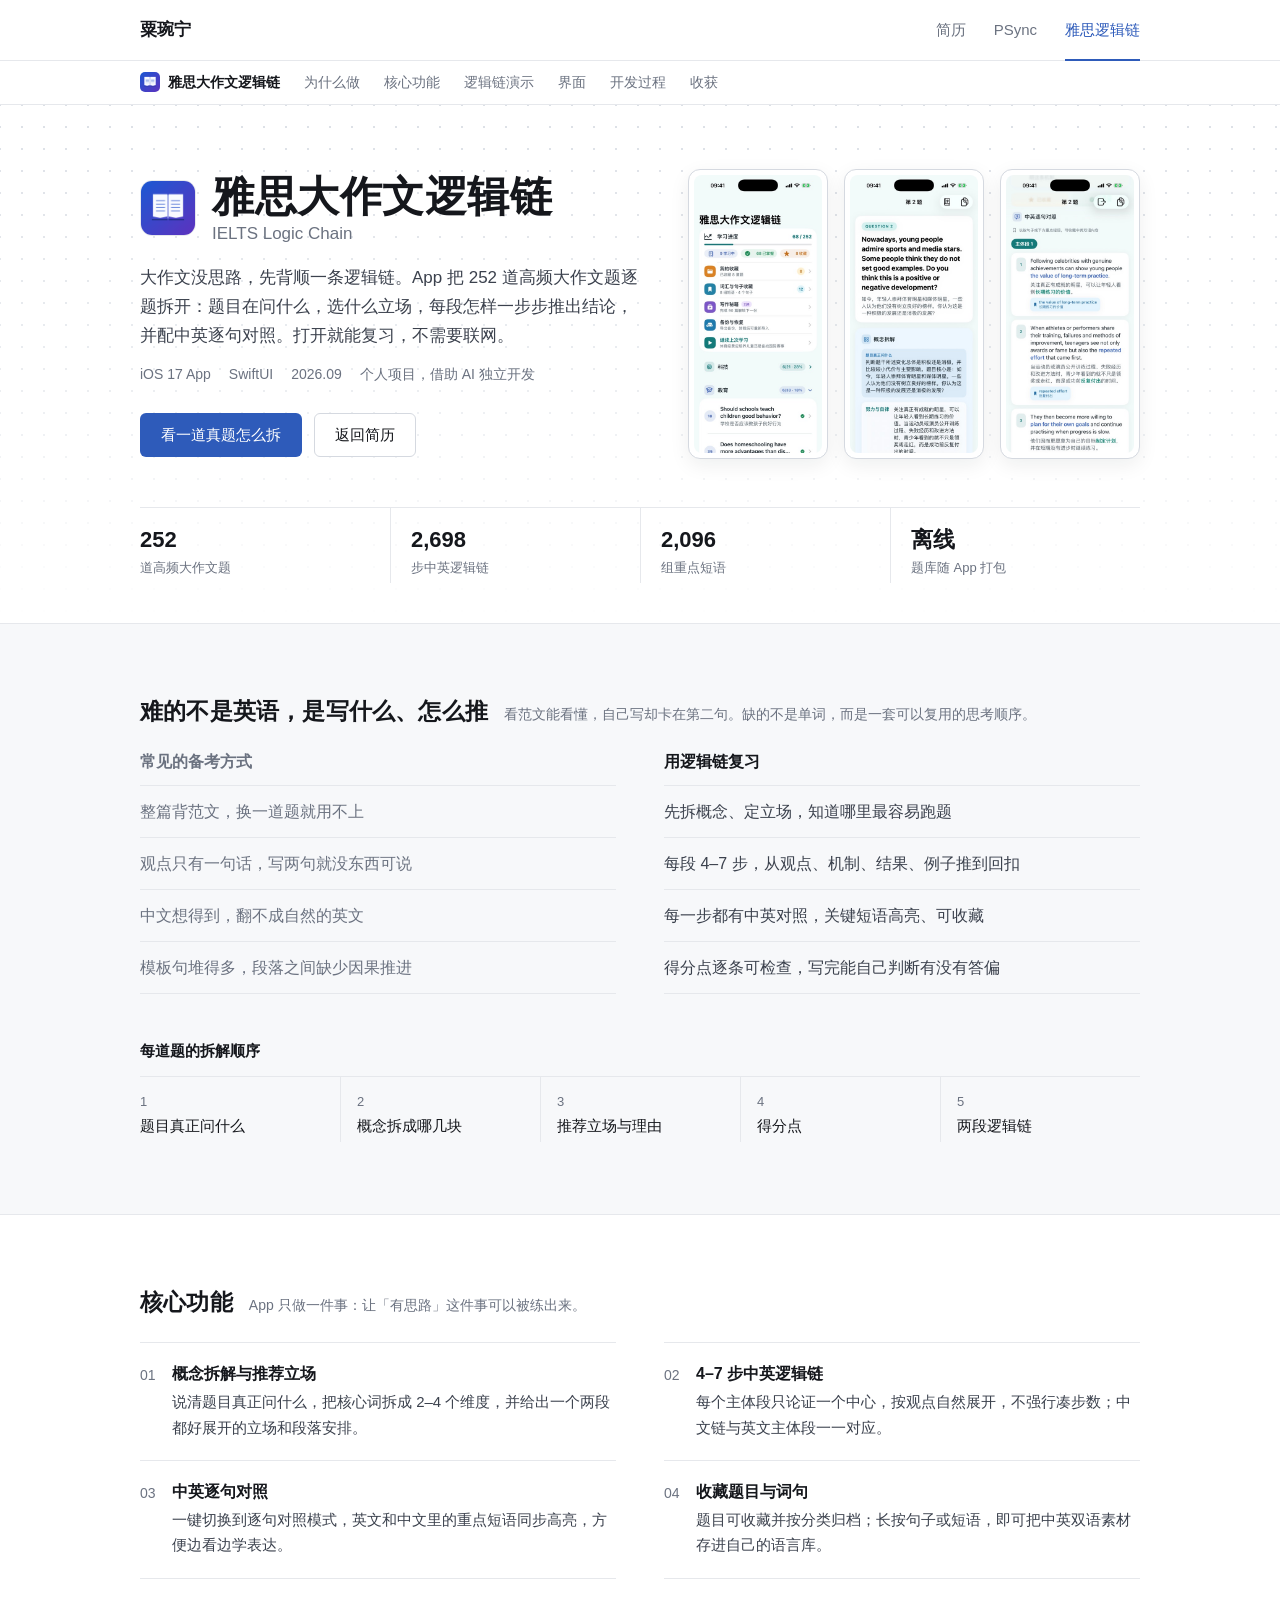
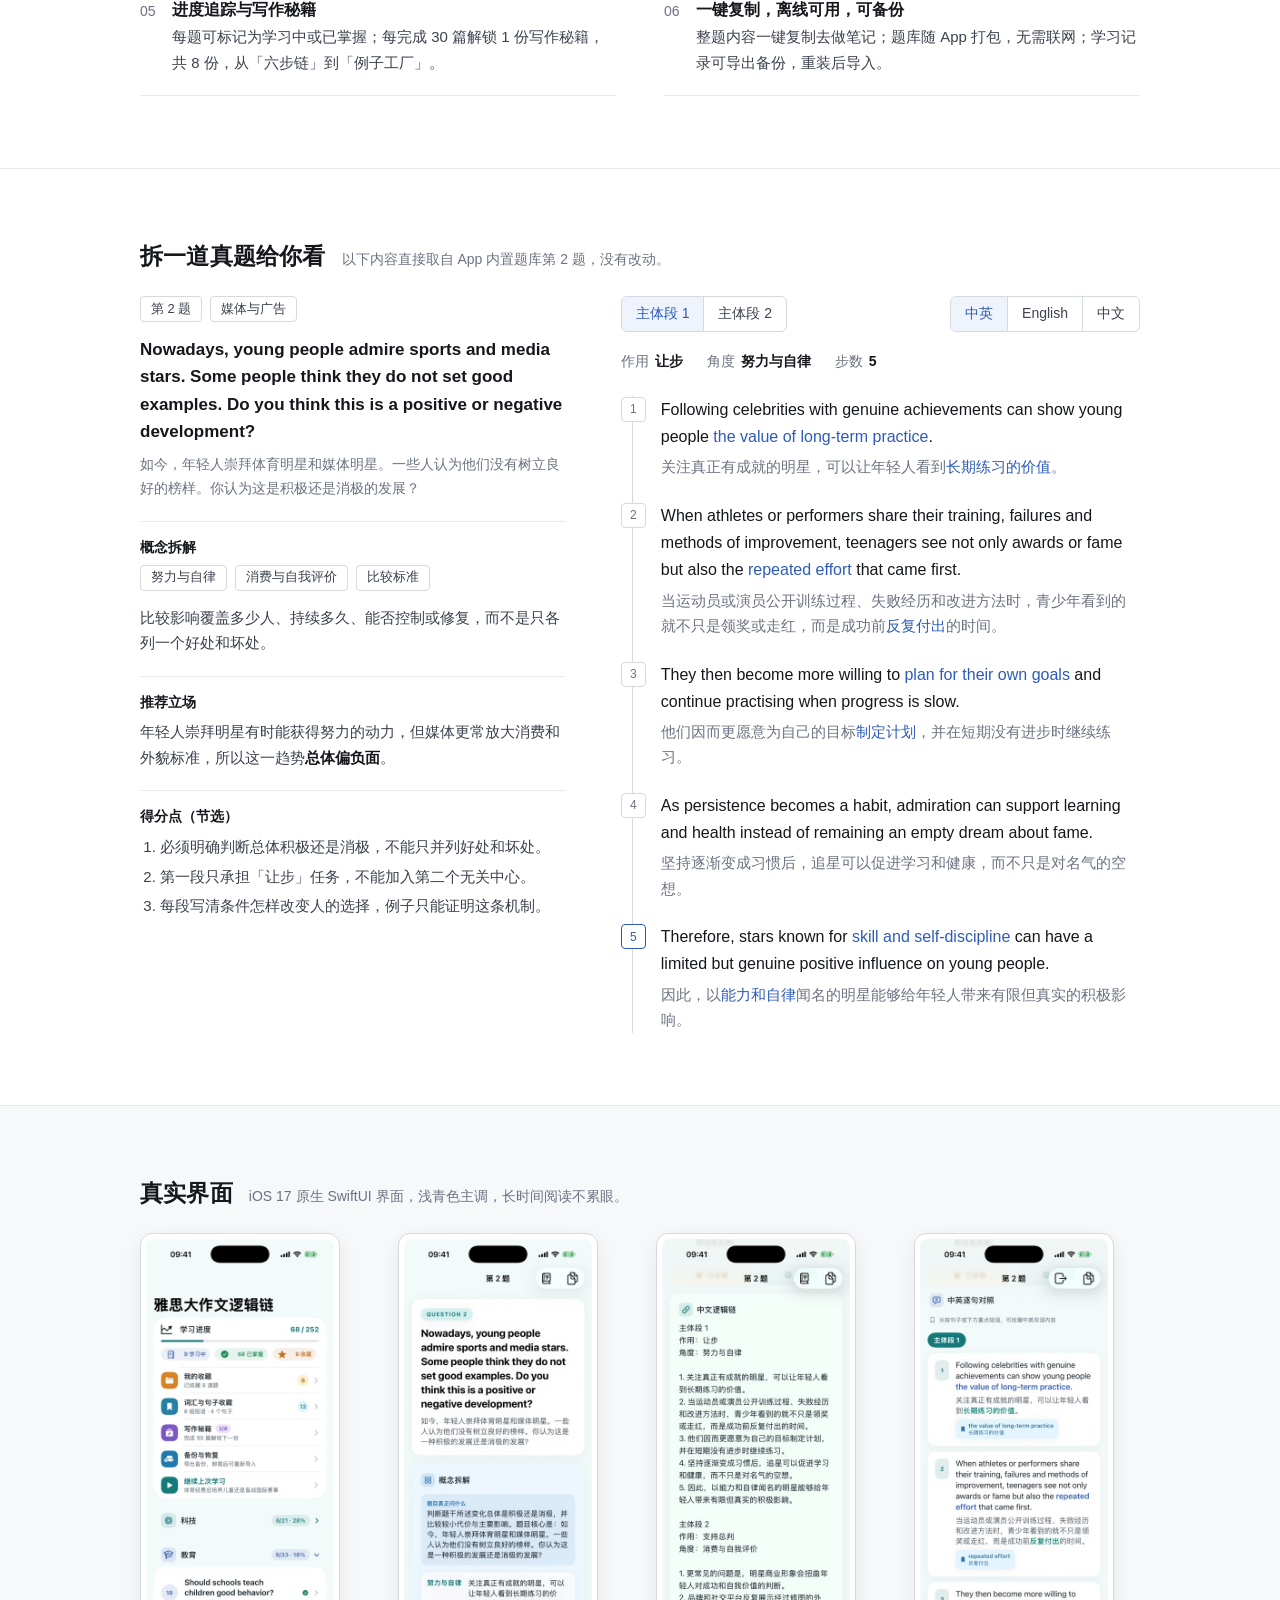
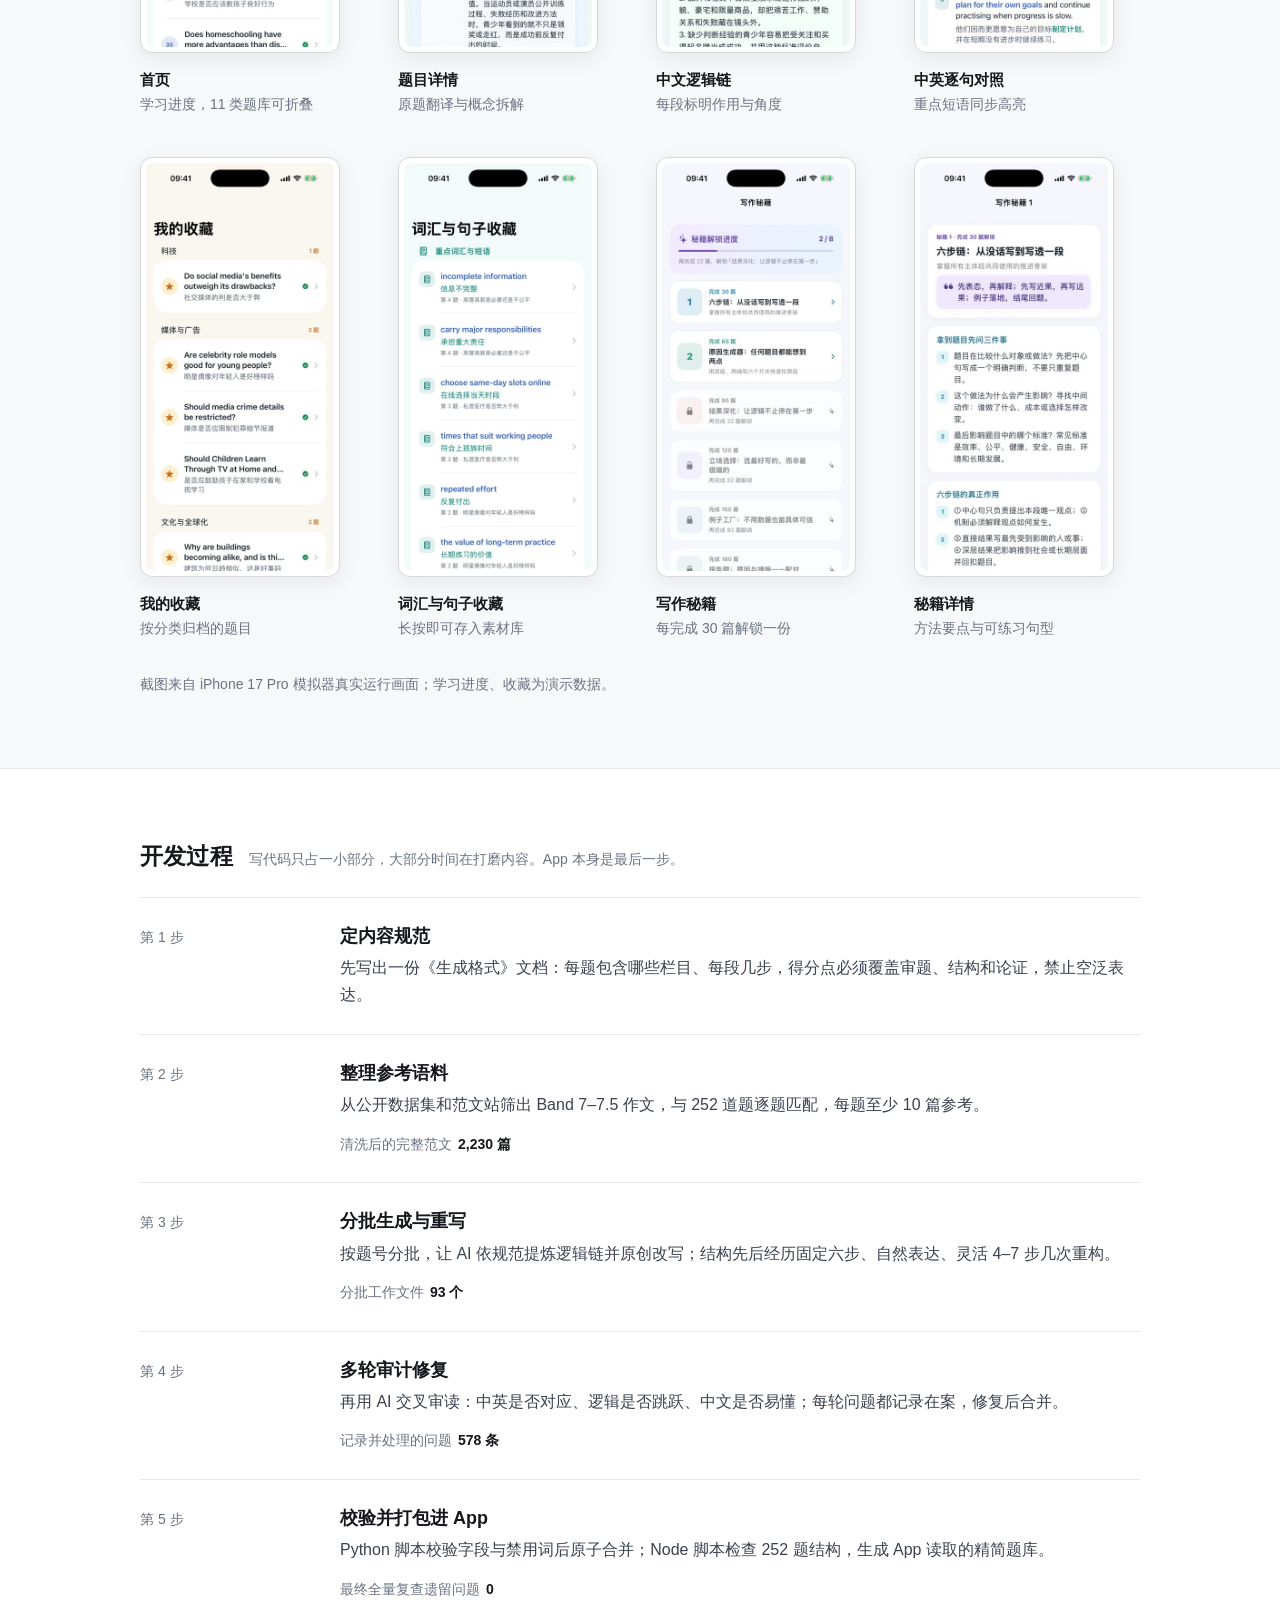
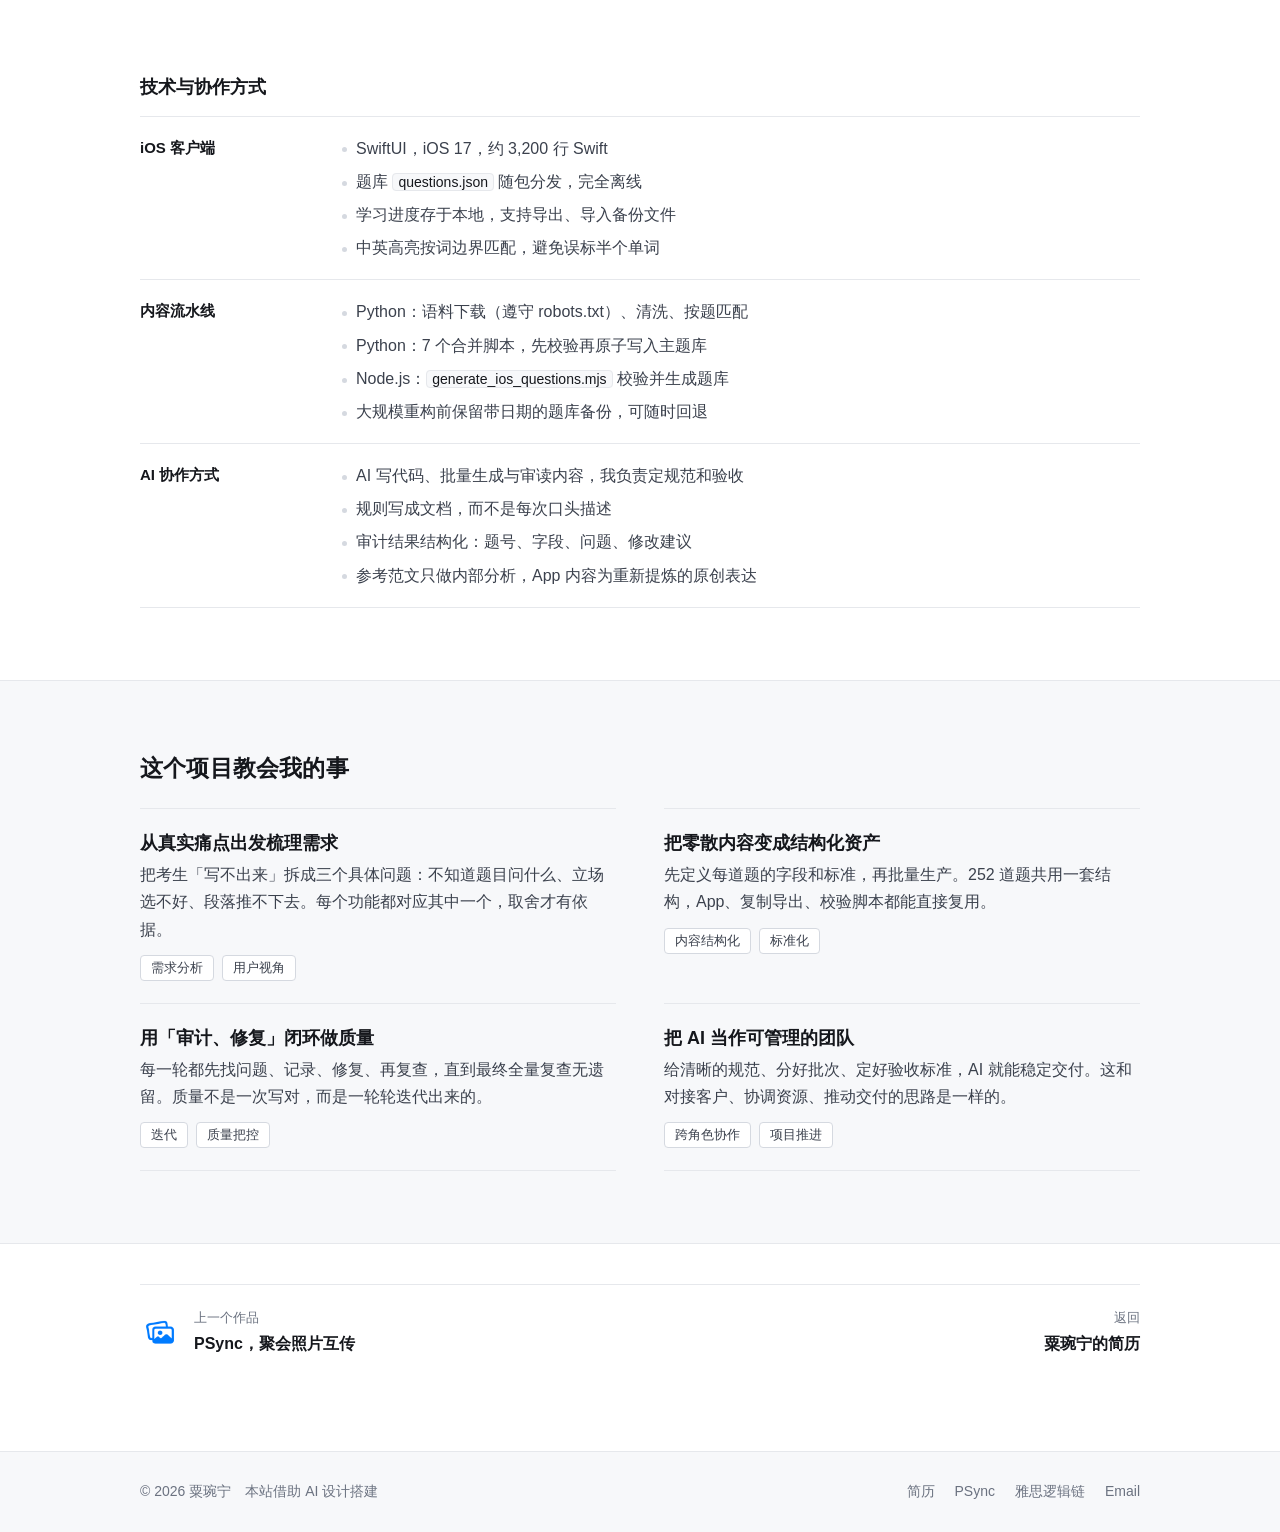
==== commit 4c97ad1b: "全站改为浅色简洁风格：去掉渐变、发光、毛玻璃与粒子，统一三页设计" ====
--- a/ielts/index.html
+++ b/ielts/index.html
@@ -3,12 +3,12 @@
 <head>
 <meta charset="utf-8">
 <meta name="viewport" content="width=device-width, initial-scale=1, viewport-fit=cover">
-<title>雅思大作文逻辑链 · 把思路拆成可背的步骤 | 粟琬宁作品集</title>
+<title>雅思大作文逻辑链：把思路拆成可背的步骤 | 粟琬宁作品集</title>
 <meta name="description" content="雅思大作文逻辑链：252 道高频大作文题，每题含概念拆解、推荐立场、得分点和 4–7 步中英逻辑链，离线可用的 iOS App。粟琬宁借助 AI 独立开发。">
-<meta name="theme-color" content="#060914">
+<meta name="theme-color" content="#FFFFFF">
 <meta property="og:type" content="website">
-<meta property="og:title" content="雅思大作文逻辑链 · IELTS Logic Chain">
-<meta property="og:description" content="252 道高频题，每题一条能背下来的中英逻辑链。粟琬宁作品集 · iOS 应用">
+<meta property="og:title" content="雅思大作文逻辑链 | IELTS Logic Chain">
+<meta property="og:description" content="252 道高频题，每题一条能背下来的中英逻辑链。粟琬宁作品集中的 iOS 应用。">
 <meta property="og:url" content="https://sandglass-vic.github.io/ice-cv/ielts/">
 <meta property="og:image" content="https://sandglass-vic.github.io/ice-cv/ielts/assets/detail-bilingual.jpg">
 <meta name="twitter:card" content="summary_large_image">
@@ -16,219 +16,130 @@
 <link rel="stylesheet" href="../assets/site.css">
 <script>if (/[?&]static\b/.test(location.search)) document.documentElement.classList.add('static');</script>
 <style>
-  /* 变量、导航、按钮、卡片、页脚见 ../assets/site.css */
-  img { display: block; max-width: 100%; }
-
-  /* ========== hero ========== */
-  .hero { position: relative; padding: calc(var(--top-h) + 76px) 0 90px; overflow: hidden; }
-  .hero::before {
-    content: ""; position: absolute; inset: 0;
-    background-image: linear-gradient(var(--line) 1px, transparent 1px), linear-gradient(90deg, var(--line) 1px, transparent 1px);
-    background-size: 56px 56px; mask-image: radial-gradient(ellipse at 50% 30%, #000 20%, transparent 70%);
-    -webkit-mask-image: radial-gradient(ellipse at 50% 30%, #000 20%, transparent 70%); opacity: .5;
+  /* 通用变量与组件见 ../assets/site.css，这里只写本页布局 */
+  ol.flow, ol.chain { list-style: none; }
+
+  /* ---------- 头部 ---------- */
+  .hero { padding: 64px 0 40px; }
+  .hero-grid { display: grid; grid-template-columns: minmax(0, 1fr) auto; gap: 48px; align-items: center; }
+  .app-id { display: flex; align-items: center; gap: 16px; }
+  .app-id img { width: 56px; height: 56px; border-radius: 12px; border: 1px solid var(--line); flex: none; }
+  .hero h1 { font-size: var(--fs-name); line-height: 1.2; letter-spacing: .5px; }
+  .hero h1 .alt { display: block; font-size: 17px; font-weight: 400; color: var(--muted); letter-spacing: 0; margin-top: 2px; }
+  .lead { margin-top: 20px; font-size: 17px; max-width: 520px; }
+  .hero-meta { display: flex; flex-wrap: wrap; gap: 2px 18px; margin-top: 12px; color: var(--muted); font-size: var(--fs-sm); }
+  .hero .btns { margin-top: 26px; }
+  .hero-phones { display: flex; gap: 16px; align-items: flex-start; }
+  .hero-phones .phone { width: 140px; }
+  .hero .metric-row { margin-top: 48px; }
+
+  /* ---------- 为什么做 ---------- */
+  .compare { display: grid; grid-template-columns: 1fr 1fr; gap: 0 48px; }
+  .compare h3 { font-size: 16px; padding-bottom: 12px; }
+  .compare h3.muted { color: var(--muted); }
+  .compare li { padding: 12px 0; border-top: 1px solid var(--line); }
+  .compare li:last-child { border-bottom: 1px solid var(--line); }
+  .compare .bad li { color: var(--muted); }
+  .flow-t { margin-top: 44px; font-size: 15px; color: var(--ink); font-weight: 600; }
+  .flow { display: grid; grid-template-columns: repeat(5, minmax(0, 1fr)); margin-top: 12px; border-top: 1px solid var(--line); counter-reset: f; }
+  .flow li { padding: 14px 16px 4px; font-size: 15px; color: var(--ink); counter-increment: f; }
+  .flow li:first-child { padding-left: 0; }
+  .flow li + li { border-left: 1px solid var(--line); }
+  .flow li::before { content: counter(f); display: block; color: var(--muted); font-size: var(--fs-xs); font-variant-numeric: tabular-nums; }
+
+  /* ---------- 核心功能：编号两栏 ---------- */
+  .feats { display: grid; grid-template-columns: 1fr 1fr; gap: 0 48px; counter-reset: ft; }
+  .feats li { display: grid; grid-template-columns: 32px minmax(0, 1fr); padding: 20px 0; border-top: 1px solid var(--line); counter-increment: ft; }
+  .feats li:nth-last-child(-n+2) { border-bottom: 1px solid var(--line); }
+  .feats li::before { content: counter(ft, decimal-leading-zero); color: var(--muted); font-size: var(--fs-sm); font-variant-numeric: tabular-nums; padding-top: 1px; }
+  .feats h3 { font-size: 16px; }
+  .feats p { margin-top: 4px; font-size: 15px; }
+
+  /* ---------- 逻辑链演示 ---------- */
+  .demo { display: grid; grid-template-columns: minmax(0, .9fr) minmax(0, 1.1fr); gap: 56px; align-items: start; }
+  .q { position: sticky; top: calc(var(--top-h) + 24px); }
+  .q .tags { margin-bottom: 14px; }
+  .q h3 { font-size: 17px; line-height: 1.6; }
+  .q .zh { color: var(--muted); font-size: var(--fs-sm); margin-top: 8px; }
+  .qblock { margin-top: 20px; padding-top: 16px; border-top: 1px solid var(--line); font-size: 15px; }
+  .qblock h4 { font-size: var(--fs-sm); color: var(--ink); margin-bottom: 8px; }
+  .qblock p + p, .qblock .tags + p { margin-top: 10px; }
+  .qblock ol { padding-left: 20px; }
+  .qblock ol li { margin-top: 4px; }
+
+  .ctrl { display: flex; flex-wrap: wrap; justify-content: space-between; gap: 12px; }
+  .seg { display: inline-flex; border: 1px solid var(--line-strong); border-radius: var(--r); overflow: hidden; background: var(--bg); }
+  .seg button { height: 34px; padding: 0 14px; font-size: var(--fs-sm); color: var(--text); transition: color .2s, background-color .2s; }
+  .seg button + button { border-left: 1px solid var(--line-strong); }
+  .seg button:hover { color: var(--ink); }
+  .seg button.on { background: var(--accent-bg); color: var(--accent); font-weight: 500; }
+  .para-meta { margin: 18px 0 22px; }
+  .chain { border-left: 1px solid var(--line-strong); margin-left: 11px; counter-reset: s; }
+  .chain li { position: relative; padding: 0 0 22px 28px; counter-increment: s; }
+  .chain li:last-child { padding-bottom: 0; }
+  .chain li::before {
+    content: counter(s); position: absolute; left: -12px; top: 1px; width: 23px; height: 23px;
+    display: flex; align-items: center; justify-content: center; border-radius: var(--r-sm);
+    background: var(--bg); border: 1px solid var(--line-strong); color: var(--muted); font-size: 12px; font-variant-numeric: tabular-nums;
   }
-  .orb { position: absolute; border-radius: 50%; filter: blur(90px); opacity: .55; animation: float 12s ease-in-out infinite; }
-  @keyframes float { 0%,100% { transform: translate(0,0); } 50% { transform: translate(30px,-30px); } }
-  .hero .wrap { position: relative; display: grid; grid-template-columns: 1.1fr .9fr; gap: 40px; align-items: center; }
-  .tag {
-    display: inline-block; padding: 6px 14px; border-radius: 999px; font-size: 14px; color: var(--cyan);
-    border: 1px solid rgba(34, 211, 238, .35); background: rgba(34, 211, 238, .08); margin-bottom: 22px;
+  .chain li.last::before { border-color: var(--accent); color: var(--accent); }
+  .chain .en { color: var(--ink); }
+  .chain .zh { color: var(--muted); font-size: 15px; margin-top: 4px; }
+  .chain .hl { color: var(--accent); font-weight: 500; }
+  .chain.en-only .zh, .chain.zh-only .en { display: none; }
+  .chain.zh-only .zh { margin-top: 0; color: var(--ink); font-size: var(--fs-body); }
+
+  /* ---------- 截图 ---------- */
+  .gallery { display: grid; grid-template-columns: repeat(4, minmax(0, 1fr)); gap: 40px 32px; }
+  .gallery figure { min-width: 0; }
+  .gallery .phone { width: 100%; max-width: 200px; }
+  .gallery figcaption { margin-top: 14px; font-size: 15px; color: var(--ink); font-weight: 600; }
+  .gallery figcaption span { display: block; font-weight: 400; color: var(--muted); font-size: var(--fs-sm); }
+  .note { margin-top: 32px; color: var(--muted); font-size: var(--fs-sm); }
+
+  /* ---------- 开发过程 ---------- */
+  .entry p { margin-top: 6px; }
+  .sub-t { margin: 48px 0 16px; font-size: var(--fs-h3); }
+  .rows .bullets { margin-top: 0; }
+  .rows .bullets li:first-child { margin-top: 0; }
+  .fname { font-size: 14px; color: var(--ink); background: var(--bg-alt); border: 1px solid var(--line); border-radius: var(--r-sm); padding: 0 5px; }
+
+  /* ---------- 收获 ---------- */
+  .learn { display: grid; grid-template-columns: 1fr 1fr; gap: 0 48px; }
+  .learn article { padding: 22px 0; border-top: 1px solid var(--line); }
+  .learn article:nth-last-child(-n+2) { border-bottom: 1px solid var(--line); }
+  .learn h3 { font-size: var(--fs-h3); }
+  .learn p { margin-top: 6px; }
+  .learn .tags { margin-top: 12px; }
+
+
+  @media (max-width: 960px) {
+    .hero-grid { grid-template-columns: minmax(0, 1fr); gap: 32px; }
+    .demo { grid-template-columns: minmax(0, 1fr); gap: 40px; }
+    .q { position: static; }
+    .gallery { display: flex; overflow-x: auto; gap: 24px; margin: 0 calc(var(--gutter) * -1); padding: 4px var(--gutter) 24px; scroll-snap-type: x mandatory; scroll-padding: 0 var(--gutter); }
+    .gallery figure { flex: none; width: 168px; scroll-snap-align: start; }
+    .note { margin-top: 12px; }
   }
-  .hero h1 { font-size: 60px; line-height: 1.15; font-weight: 800; letter-spacing: -1px; }
-  .hero p.lead { font-size: 19px; color: var(--muted); margin: 22px 0 36px; max-width: 540px; }
-  .cta { display: flex; gap: 14px; flex-wrap: wrap; }
-  .stats { display: flex; gap: 40px; margin-top: 48px; }
-  .stats b { display: block; font-size: 30px; font-weight: 800; font-variant-numeric: tabular-nums; }
-  .stats span { font-size: 14px; color: var(--muted); }
-
-  /* ========== phone（真实截图外框） ========== */
-  .stage { position: relative; display: flex; justify-content: center; }
-  .stage::before {
-    content: ""; position: absolute; width: 380px; height: 380px; top: 50%; left: 50%; transform: translate(-50%,-50%);
-    background: radial-gradient(circle, rgba(59,130,255,.45), transparent 65%); filter: blur(20px);
-  }
-  .phone {
-    position: relative; width: 300px; aspect-ratio: 414 / 900; border-radius: 48px; padding: 10px;
-    background: linear-gradient(145deg, #2a3045, #0d1020); box-shadow: 0 40px 80px rgba(0,0,0,.6), inset 0 0 0 1px rgba(255,255,255,.08);
-  }
-  .phone .screen { position: relative; width: 100%; height: 100%; border-radius: 39px; overflow: hidden; background: #f2fafa; }
-  .phone .screen img { position: absolute; inset: 0; width: 100%; height: 100%; object-fit: cover; opacity: 0; transition: opacity .8s; }
-  .phone .screen img.on { opacity: 1; }
-  .phone-cap { position: absolute; bottom: -38px; left: 0; right: 0; text-align: center; font-size: 13px; color: var(--muted); }
-  .dots { display: flex; gap: 6px; justify-content: center; margin-top: 4px; }
-  .dots i { width: 6px; height: 6px; border-radius: 50%; background: rgba(255,255,255,.2); transition: all .3s; }
-  .dots i.on { width: 18px; border-radius: 3px; background: var(--cyan); }
-
-  /* ========== sections ========== */
-  section { padding: 110px 0; position: relative; }
-  .sec-head { text-align: center; max-width: 720px; margin: 0 auto 60px; }
-  .eyebrow { color: var(--cyan); font-size: 14px; font-weight: 600; letter-spacing: 3px; }
-  .sec-head h2 { font-size: 44px; font-weight: 800; margin-top: 12px; line-height: 1.25; }
-  .sec-head p { color: var(--muted); font-size: 18px; margin-top: 16px; }
-  .alt { background: linear-gradient(180deg, transparent, var(--bg2) 20%, var(--bg2) 80%, transparent); }
-
-  /* ========== why：痛点 vs 方案 ========== */
-  .compare { display: grid; grid-template-columns: 1fr 1fr; gap: 24px; }
-  .col { padding: 36px; }
-  .col h3 { font-size: 22px; margin-bottom: 22px; display: flex; align-items: center; gap: 10px; }
-  .col li { list-style: none; display: flex; gap: 12px; padding: 12px 0; border-top: 1px solid var(--line); font-size: 16px; }
-  .col li:first-child { border-top: none; }
-  .col.bad li::before { content: "✕"; color: #ff6b6b; font-weight: 700; }
-  .col.good { border-color: rgba(59,130,255,.45); box-shadow: 0 0 60px rgba(59,130,255,.12) inset; }
-  .col.good li::before { content: "✓"; color: var(--cyan); font-weight: 700; }
-  .flow { display: flex; flex-wrap: wrap; justify-content: center; align-items: center; gap: 10px; margin-top: 40px; font-size: 15px; }
-  .flow span { padding: 8px 16px; border-radius: 999px; border: 1px solid var(--line); background: rgba(255,255,255,.04); }
-  .flow em { font-style: normal; color: var(--cyan); }
-
-  /* ========== features ========== */
-  .feats { display: grid; grid-template-columns: repeat(3, 1fr); gap: 20px; }
-  .feat { padding: 34px 28px; transition: transform .3s, border-color .3s; }
-  .feat:hover { transform: translateY(-6px); border-color: rgba(59,130,255,.5); }
-  .feat .ic { width: 56px; height: 56px; border-radius: 16px; display: flex; align-items: center; justify-content: center; margin-bottom: 22px; }
-  .feat .ic svg { width: 28px; height: 28px; }
-  .feat h3 { font-size: 21px; }
-  .feat p { color: var(--muted); font-size: 15px; margin-top: 8px; }
-
-  /* ========== demo：真实题目逻辑链 ========== */
-  .demo { display: grid; grid-template-columns: .85fr 1.15fr; gap: 28px; align-items: start; }
-  .qcard { padding: 30px; position: sticky; top: calc(var(--top-h) + 24px); }
-  .qno { display: inline-block; font: 700 12px/1 "SF Mono", Menlo, monospace; letter-spacing: 2px; color: var(--cyan); padding: 7px 12px; border-radius: 999px; background: rgba(34,211,238,.1); }
-  .qcard h3 { font-size: 19px; line-height: 1.5; margin: 16px 0 8px; }
-  .qcard .zh { color: var(--muted); font-size: 14px; }
-  .qblock { margin-top: 20px; padding-top: 18px; border-top: 1px solid var(--line); }
-  .qblock h4 { font-size: 13px; letter-spacing: 1px; color: var(--cyan); margin-bottom: 10px; }
-  .qblock p, .qblock li { font-size: 14px; color: #cdd5ee; }
-  .chips { display: flex; flex-wrap: wrap; gap: 8px; }
-  .chips span { font-size: 13px; padding: 5px 12px; border-radius: 999px; background: rgba(59,130,255,.14); color: #b9d0ff; }
-  .qblock ol { padding-left: 18px; }
-  .qblock ol li { margin: 4px 0; }
-
-  .chain-box { padding: 28px 28px 32px; }
-  .ctrl { display: flex; justify-content: space-between; flex-wrap: wrap; gap: 12px; margin-bottom: 24px; }
-  .seg { display: inline-flex; padding: 4px; border-radius: 999px; background: rgba(255,255,255,.05); border: 1px solid var(--line); }
-  .seg button { border: 0; background: none; color: var(--muted); font: inherit; font-size: 14px; padding: 7px 16px; border-radius: 999px; cursor: pointer; transition: all .25s; }
-  .seg button.on { background: var(--grad); color: #fff; font-weight: 600; }
-  .para-meta { display: flex; gap: 10px; flex-wrap: wrap; margin-bottom: 20px; font-size: 13px; }
-  .para-meta span { padding: 5px 12px; border-radius: 8px; border: 1px solid var(--line); color: var(--muted); }
-  .para-meta b { color: var(--text); font-weight: 600; }
-
-  .chain { position: relative; padding-left: 58px; }
-  .chain .rail { position: absolute; left: 21px; top: 22px; bottom: 22px; width: 2px; background: rgba(255,255,255,.08); border-radius: 2px; }
-  .chain .rail i { position: absolute; left: 0; top: 0; width: 100%; height: 0; background: var(--grad); border-radius: 2px; transition: height .6s ease; box-shadow: 0 0 12px rgba(34,211,238,.6); }
-  .node { position: relative; padding: 16px 20px; margin-bottom: 14px; border-radius: 16px; border: 1px solid var(--line); background: rgba(255,255,255,.03);
-    opacity: 0; transform: translateX(16px); transition: opacity .5s, transform .5s, border-color .5s; }
-  .node.in { opacity: 1; transform: none; }
-  .node.last { border-color: rgba(34,211,238,.4); background: linear-gradient(160deg, rgba(59,130,255,.12), rgba(34,211,238,.04)); }
-  .node .n { position: absolute; left: -58px; top: 14px; width: 44px; height: 44px; border-radius: 14px; display: flex; align-items: center; justify-content: center;
-    font-weight: 800; font-size: 16px; background: var(--bg2); border: 1px solid var(--line); color: var(--muted); transition: all .5s; }
-  .node.in .n { background: var(--grad); color: #fff; border-color: transparent; box-shadow: 0 6px 20px rgba(59,130,255,.35); }
-  .node .en { font-size: 15.5px; line-height: 1.6; }
-  .node .zh { font-size: 14px; color: var(--muted); margin-top: 6px; }
-  .node .hl { color: #7cc4ff; font-weight: 600; }
-  .node .zh .hl { color: #5eead4; }
-  .chain.en-only .zh, .chain.zh-only .en { display: none; }
-  .chain.zh-only .zh { margin-top: 0; color: var(--text); font-size: 15.5px; }
-  .replay { margin-top: 6px; font-size: 13px; color: var(--muted); background: none; border: 0; cursor: pointer; }
-  .replay:hover { color: var(--cyan); }
-
-  /* ========== gallery ========== */
-  .gallery { display: grid; grid-template-columns: repeat(4, 1fr); gap: 28px 22px; }
-  .shot { text-align: center; }
-  .shot .frame { border-radius: 30px; padding: 7px; background: linear-gradient(145deg, #2a3045, #0d1020); box-shadow: 0 24px 50px rgba(0,0,0,.5), inset 0 0 0 1px rgba(255,255,255,.08); transition: transform .35s; }
-  .shot:hover .frame { transform: translateY(-8px); }
-  .shot img { width: 100%; aspect-ratio: 414 / 900; object-fit: cover; border-radius: 24px; background: #f2fafa; }
-  .shot h4 { font-size: 16px; margin-top: 16px; }
-  .shot p { font-size: 13px; color: var(--muted); margin-top: 2px; }
-  .note { text-align: center; color: var(--muted); font-size: 13px; margin-top: 30px; }
-
-  /* ========== process ========== */
-  .pipe { display: grid; grid-template-columns: repeat(5, 1fr); gap: 16px; position: relative; }
-  .pipe::before { content: ""; position: absolute; top: 31px; left: 10%; right: 10%; height: 2px; background: linear-gradient(90deg, rgba(59,130,255,.1), rgba(34,211,238,.6), rgba(59,130,255,.1)); }
-  .pstep { position: relative; padding: 0 6px; text-align: center; }
-  .pstep .no { width: 62px; height: 62px; margin: 0 auto 18px; border-radius: 18px; display: flex; align-items: center; justify-content: center; font-weight: 800; font-size: 20px;
-    background: var(--bg2); border: 1px solid rgba(59,130,255,.5); box-shadow: 0 0 30px rgba(59,130,255,.25); position: relative; }
-  .pstep h3 { font-size: 17px; }
-  .pstep p { font-size: 14px; color: var(--muted); margin-top: 6px; text-align: left; }
-  .pstep .num { display: block; font-size: 24px; font-weight: 800; margin-top: 10px; font-variant-numeric: tabular-nums; }
-  .pstep small { font-size: 12px; color: var(--muted); }
-
-  .tech { display: grid; grid-template-columns: repeat(3, 1fr); gap: 20px; margin-top: 60px; }
-  .tcard { padding: 28px; }
-  .tcard h3 { font-size: 18px; margin-bottom: 14px; display: flex; align-items: center; gap: 10px; }
-  .tcard h3 i { font-style: normal; font: 700 12px "SF Mono", Menlo, monospace; color: var(--cyan); }
-  .tcard li { list-style: none; font-size: 14px; color: #cdd5ee; padding: 7px 0; border-top: 1px dashed var(--line); }
-  .tcard li:first-child { border-top: 0; }
-  .tcard code { font: 12.5px "SF Mono", Menlo, monospace; color: #9ccaff; background: rgba(59,130,255,.12); padding: 1px 6px; border-radius: 5px; }
-
-  /* ========== learnings ========== */
-  .learn { display: grid; grid-template-columns: repeat(2, 1fr); gap: 20px; }
-  .lcard { padding: 30px 30px 30px 32px; display: flex; gap: 20px; }
-  .lcard .k { flex: none; width: 48px; height: 48px; border-radius: 14px; background: var(--grad); display: flex; align-items: center; justify-content: center; font-weight: 800; color: #fff; }
-  .lcard h3 { font-size: 19px; }
-  .lcard p { color: var(--muted); font-size: 15px; margin-top: 6px; }
-  .lcard .tagline { display: inline-block; margin-top: 12px; font-size: 12px; color: var(--cyan); border: 1px solid rgba(34,211,238,.3); border-radius: 999px; padding: 3px 10px; }
-
-  /* ========== final / footer ========== */
-  .final { text-align: center; padding: 120px 0; }
-  .final img { width: 96px; height: 96px; border-radius: 24px; margin: 0 auto; box-shadow: 0 20px 60px rgba(59,130,255,.4); }
-  .final h2 { font-size: 48px; font-weight: 800; margin: 26px 0 12px; }
-  .final p { color: var(--muted); font-size: 18px; margin-bottom: 34px; }
-
-  .reveal { opacity: 0; transform: translateY(30px); transition: opacity .8s, transform .8s; }
-  .reveal.in { opacity: 1; transform: none; }
-
-  /* ========== responsive ========== */
-  @media (max-width: 960px) {
-    .hero .wrap, .demo { grid-template-columns: 1fr; }
-    .hero { padding: calc(var(--top-h) + 46px) 0 90px; text-align: center; }
-    .hero h1 { font-size: 42px; }
-    .hero p.lead { margin-left: auto; margin-right: auto; font-size: 17px; }
-    .cta, .stats { justify-content: center; }
-    .stats { gap: 28px; }
-    .feats, .tech { grid-template-columns: 1fr 1fr; }
-    .compare, .learn { grid-template-columns: 1fr; }
-    .gallery { grid-template-columns: repeat(3, 1fr); }
-    .qcard { position: static; }
-    .pipe { grid-template-columns: 1fr; gap: 0; }
-    .pipe::before { top: 0; bottom: 0; left: 30px; right: auto; width: 2px; height: auto; background: linear-gradient(180deg, rgba(59,130,255,.1), rgba(34,211,238,.6), rgba(59,130,255,.1)); }
-    .pstep { display: grid; grid-template-columns: 62px 1fr; gap: 0 18px; text-align: left; padding: 0 0 26px; }
-    .pstep .no { margin: 0; grid-row: span 3; }
-    section { padding: 80px 0; }
-    .sec-head h2 { font-size: 32px; }
-    .final h2 { font-size: 34px; }
-  }
-  @media (max-width: 520px) {
-    .wrap { padding: 0 18px; }
-    .hero h1 { font-size: 34px; }
-    .stats { gap: 18px; }
-    .stats b { font-size: 22px; }
-    .stats span { font-size: 12px; }
-    .feats, .tech { grid-template-columns: 1fr; gap: 12px; }
-    .feat { padding: 22px 20px; display: grid; grid-template-columns: 44px 1fr; gap: 0 16px; border-radius: 18px; }
-    .feat .ic { width: 44px; height: 44px; border-radius: 12px; margin: 0; grid-row: span 2; }
-    .feat .ic svg { width: 22px; height: 22px; }
-    .feat h3 { font-size: 17px; }
-    .feat p { font-size: 14px; margin-top: 2px; }
-    .phone { width: 260px; }
-    .col, .qcard, .chain-box, .tcard { padding: 22px 18px; }
-    .chain { padding-left: 46px; }
-    .chain .rail { left: 16px; }
-    .node { padding: 13px 14px; }
-    .node .n { left: -46px; width: 34px; height: 34px; border-radius: 10px; font-size: 14px; }
-    .node .en { font-size: 14.5px; }
-    .gallery { display: flex; overflow-x: auto; scroll-snap-type: x mandatory; gap: 16px; margin: 0 -18px; padding: 10px 18px 20px; }
-    .shot { flex: none; width: 62%; scroll-snap-align: center; }
-    .lcard { padding: 22px 18px; gap: 14px; }
-    .lcard .k { width: 40px; height: 40px; border-radius: 12px; }
-    .sec-head h2 { font-size: 28px; }
-    .sec-head p { font-size: 16px; }
-  }
-  /* ?static：直接显示最终状态（用于截图 / 缩略图） */
-  .static .reveal, .static .node { transition: none !important; opacity: 1; transform: none; }
-  .static .chain .rail i, .static .node .n { transition: none; }
-  @media (prefers-reduced-motion: reduce) {
-    .orb { animation: none; }
-    .reveal, .node { transition: none; opacity: 1; transform: none; }
+  @media (max-width: 760px) {
+    .hero { padding: 36px 0 28px; }
+    .app-id img { width: 48px; height: 48px; border-radius: 11px; }
+    .lead { font-size: 16px; }
+    .hero .btns .btn { flex: 1 1 auto; }
+    .hero-phones { gap: 12px; }
+    .hero-phones .phone { width: calc((100% - 24px) / 3); max-width: 140px; }
+    .hero .metric-row { margin-top: 32px; }
+    .compare, .feats, .learn { grid-template-columns: minmax(0, 1fr); }
+    .compare .good { margin-top: 28px; }
+    .feats li:nth-last-child(2) { border-bottom: 0; }
+    .learn article:nth-last-child(2) { border-bottom: 0; }
+    .flow { grid-template-columns: minmax(0, 1fr); border-top: 0; }
+    .flow li, .flow li:first-child { display: grid; grid-template-columns: 32px minmax(0, 1fr); padding: 10px 0; border-top: 1px solid var(--line); }
+    .flow li + li { border-left: 0; }
+    .flow li:last-child { border-bottom: 1px solid var(--line); }
+    .flow li::before { font-size: var(--fs-sm); }
+    .gallery figure { width: 150px; }
+    .sub-t { margin-top: 36px; }
   }
 </style>
 </head>
@@ -236,14 +147,13 @@
 
 <nav class="site-nav">
   <div class="wrap nav-in">
-    <a class="s-brand" href="../index.html"><span class="mark">SW</span><span>粟琬宁<span class="sub"> · Portfolio</span></span></a>
+    <a class="s-brand" href="../index.html">粟琬宁</a>
     <div class="s-tabs">
       <a href="../index.html">简历</a>
-      <a href="../psync/index.html"><img src="../psync/assets/icon.png" alt="">PSync</a>
-      <a class="on" href="../ielts/index.html"><img src="../ielts/assets/icon.png" alt="">雅思逻辑链</a>
-    </div>
-  </div>
-  <div class="s-progress"></div>
+      <a href="../psync/index.html">PSync</a>
+      <a class="on" href="../ielts/index.html">雅思逻辑链</a>
+    </div>
+  </div>
 </nav>
 <div class="s-subnav">
   <div class="wrap">
@@ -252,48 +162,43 @@
   </div>
 </div>
 
-<header class="hero">
-  <div class="orb" style="width:520px;height:520px;background:#1d4ed8;left:-160px;top:-120px"></div>
-  <div class="orb" style="width:420px;height:420px;background:#0891b2;right:-120px;top:120px;animation-delay:-6s"></div>
-  <div class="wrap">
-    <div>
-      <span class="tag">iOS App · 雅思写作 Task 2 复习</span>
-      <h1>大作文没思路？<br><span class="grad-text">先背顺一条逻辑链。</span></h1>
-      <p class="lead">IELTS Logic Chain 把 252 道高频大作文题，逐题拆成「题目在问什么 → 选什么立场 → 每段怎样一步步推出结论」，配中英逐句对照。打开就能复习，不需要联网。</p>
-      <div class="cta">
-        <a class="btn btn-main" href="#demo">看一道真题怎么拆</a>
-        <a class="btn btn-ghost" href="#process">了解开发过程</a>
-      </div>
-      <div class="stats">
-        <div><b class="grad-text" data-count="252">252</b><span>道高频大作文题</span></div>
-        <div><b class="grad-text" data-count="2698">2,698</b><span>步中英逻辑链</span></div>
-        <div><b class="grad-text" data-count="2096">2,096</b><span>组重点短语</span></div>
-      </div>
-    </div>
-    <div class="stage">
-      <div class="phone" id="heroPhone">
-        <div class="screen">
-          <img class="on" src="assets/home-expanded.jpg" alt="首页：学习进度与分类题库">
-          <img src="assets/detail.jpg" alt="题目详情：英文原题与概念拆解">
-          <img src="assets/detail-bilingual.jpg" alt="中英逐句对照的逻辑链">
-          <img src="assets/secrets.jpg" alt="写作秘籍解锁">
-        </div>
-        <div class="phone-cap"><span id="heroCap">首页 · 学习进度与 11 类题库</span><div class="dots" id="heroDots"><i class="on"></i><i></i><i></i><i></i></div></div>
-      </div>
+<header class="hero dots" id="top">
+  <div class="wrap">
+    <div class="hero-grid">
+      <div>
+        <div class="app-id">
+          <img src="assets/icon.png" alt="雅思大作文逻辑链图标" width="56" height="56">
+          <h1>雅思大作文逻辑链<span class="alt">IELTS Logic Chain</span></h1>
+        </div>
+        <p class="lead">大作文没思路，先背顺一条逻辑链。App 把 252 道高频大作文题逐题拆开：题目在问什么，选什么立场，每段怎样一步步推出结论，并配中英逐句对照。打开就能复习，不需要联网。</p>
+        <div class="hero-meta"><span>iOS 17 App</span><span>SwiftUI</span><span class="tnum">2026.09</span><span>个人项目，借助 AI 独立开发</span></div>
+        <div class="btns">
+          <a class="btn btn-main" href="#demo">看一道真题怎么拆</a>
+          <a class="btn btn-ghost" href="../index.html">返回简历</a>
+        </div>
+      </div>
+      <div class="hero-phones">
+        <div class="phone"><img src="assets/home-expanded.jpg" alt="首页：学习进度与分类题库" width="414" height="900"></div>
+        <div class="phone"><img src="assets/detail.jpg" alt="题目详情：英文原题与概念拆解" width="414" height="900"></div>
+        <div class="phone"><img src="assets/detail-bilingual.jpg" alt="中英逐句对照的逻辑链" width="414" height="900"></div>
+      </div>
+    </div>
+    <div class="metric-row">
+      <div><b>252</b><span>道高频大作文题</span></div>
+      <div><b>2,698</b><span>步中英逻辑链</span></div>
+      <div><b>2,096</b><span>组重点短语</span></div>
+      <div><b>离线</b><span>题库随 App 打包</span></div>
     </div>
   </div>
 </header>
 
-<section id="why">
-  <div class="wrap">
-    <div class="sec-head reveal">
-      <div class="eyebrow">WHY</div>
-      <h2>难的不是英语，是「写什么、怎么推」</h2>
-      <p>很多考生看范文能看懂，自己写却卡在第二句。缺的不是单词，而是一套可以复用的思考顺序。</p>
-    </div>
-    <div class="compare">
-      <div class="col bad glass reveal">
-        <h3>😩 常见的备考方式</h3>
+<main>
+<section id="why" class="section alt">
+  <div class="wrap">
+    <div class="sec-title"><h2>难的不是英语，是写什么、怎么推</h2><p>看范文能看懂，自己写却卡在第二句。缺的不是单词，而是一套可以复用的思考顺序。</p></div>
+    <div class="compare reveal">
+      <div class="bad">
+        <h3 class="muted">常见的备考方式</h3>
         <ul>
           <li>整篇背范文，换一道题就用不上</li>
           <li>观点只有一句话，写两句就没东西可说</li>
@@ -301,78 +206,57 @@
           <li>模板句堆得多，段落之间缺少因果推进</li>
         </ul>
       </div>
-      <div class="col good glass reveal">
-        <h3>✨ 用逻辑链复习</h3>
+      <div class="good">
+        <h3>用逻辑链复习</h3>
         <ul>
           <li>先拆概念、定立场，知道哪里最容易跑题</li>
-          <li>每段 4–7 步：观点 → 机制 → 结果 → 例子 → 回扣</li>
-          <li>每一步都有中英对照，关键短语高亮可收藏</li>
+          <li>每段 4–7 步，从观点、机制、结果、例子推到回扣</li>
+          <li>每一步都有中英对照，关键短语高亮、可收藏</li>
           <li>得分点逐条可检查，写完能自己判断有没有答偏</li>
         </ul>
       </div>
     </div>
-    <div class="flow reveal">
-      <span>题目真正问什么</span><em>→</em><span>概念拆成哪几块</span><em>→</em><span>推荐立场 & 理由</span><em>→</em><span>得分点</span><em>→</em><span>两段逻辑链</span>
-    </div>
-  </div>
-</section>
-
-<section id="features" class="alt">
-  <div class="wrap">
-    <div class="sec-head reveal">
-      <div class="eyebrow">FEATURES</div>
-      <h2>每道题都按同一套顺序拆好</h2>
-      <p>App 只做一件事：让「有思路」这件事可以被练出来。</p>
-    </div>
-    <div class="feats">
-      <div class="feat glass reveal">
-        <div class="ic" style="background:rgba(59,130,255,.16)"><svg viewBox="0 0 24 24" fill="none" stroke="#5b9bff" stroke-width="2"><rect x="3" y="3" width="7" height="7" rx="2"/><rect x="14" y="3" width="7" height="7" rx="2"/><rect x="3" y="14" width="7" height="7" rx="2"/><rect x="14" y="14" width="7" height="7" rx="2"/></svg></div>
-        <h3>概念拆解 + 推荐立场</h3><p>说清题目真正问什么，把核心词拆成 2–4 个维度，并给出一个两段都好展开的立场和段落安排。</p>
-      </div>
-      <div class="feat glass reveal">
-        <div class="ic" style="background:rgba(34,211,238,.16)"><svg viewBox="0 0 24 24" fill="none" stroke="#22d3ee" stroke-width="2"><circle cx="5" cy="6" r="2.5"/><circle cx="12" cy="12" r="2.5"/><circle cx="19" cy="18" r="2.5"/><path d="M7 7.5l3 3M14 13.5l3 3"/></svg></div>
-        <h3>4–7 步中英逻辑链</h3><p>每个主体段只论证一个中心，按观点自然展开，不强行凑步数；中文链与英文主体段一一对应。</p>
-      </div>
-      <div class="feat glass reveal">
-        <div class="ic" style="background:rgba(52,211,153,.16)"><svg viewBox="0 0 24 24" fill="none" stroke="#34d399" stroke-width="2"><path d="M4 5h7v14H4zM13 5h7v14h-7z"/><path d="M6.5 9h2M6.5 12h2M15.5 9h2M15.5 12h2"/></svg></div>
-        <h3>中英逐句对照</h3><p>一键切换到逐句对照模式，英文和中文里的重点短语同步高亮，方便边看边学表达。</p>
-      </div>
-      <div class="feat glass reveal">
-        <div class="ic" style="background:rgba(251,191,36,.16)"><svg viewBox="0 0 24 24" fill="none" stroke="#fbbf24" stroke-width="2"><path d="M6 3h12v18l-6-4-6 4z"/></svg></div>
-        <h3>收藏题目与词句</h3><p>题目可收藏并按分类归档；长按句子或短语，即可把中英双语素材存进自己的语言库。</p>
-      </div>
-      <div class="feat glass reveal">
-        <div class="ic" style="background:rgba(192,132,252,.16)"><svg viewBox="0 0 24 24" fill="none" stroke="#c084fc" stroke-width="2"><path d="M4 19V5M4 19h16"/><path d="M8 15l3-4 3 2 5-6"/></svg></div>
-        <h3>进度追踪 + 写作秘籍</h3><p>每题可标记学习中 / 已掌握；每完成 30 篇解锁 1 份写作秘籍，共 8 份，从「六步链」到「例子工厂」。</p>
-      </div>
-      <div class="feat glass reveal">
-        <div class="ic" style="background:rgba(248,113,113,.16)"><svg viewBox="0 0 24 24" fill="none" stroke="#f87171" stroke-width="2"><rect x="8" y="8" width="12" height="12" rx="2"/><path d="M16 8V5a1 1 0 00-1-1H5a1 1 0 00-1 1v10a1 1 0 001 1h3"/></svg></div>
-        <h3>一键复制 · 离线 · 可备份</h3><p>整题内容一键复制去做笔记；题库随 App 打包，无需联网；学习记录可导出备份、重装后导入。</p>
-      </div>
-    </div>
-  </div>
-</section>
-
-<section id="demo">
-  <div class="wrap">
-    <div class="sec-head reveal">
-      <div class="eyebrow">LIVE DEMO</div>
-      <h2>拆一道真题给你看</h2>
-      <p>以下内容直接取自 App 内置题库第 2 题，没有改动。</p>
-    </div>
+    <p class="flow-t">每道题的拆解顺序</p>
+    <ol class="flow reveal">
+      <li>题目真正问什么</li>
+      <li>概念拆成哪几块</li>
+      <li>推荐立场与理由</li>
+      <li>得分点</li>
+      <li>两段逻辑链</li>
+    </ol>
+  </div>
+</section>
+
+<section id="features" class="section">
+  <div class="wrap">
+    <div class="sec-title"><h2>核心功能</h2><p>App 只做一件事：让「有思路」这件事可以被练出来。</p></div>
+    <ul class="feats reveal">
+      <li><div><h3>概念拆解与推荐立场</h3><p>说清题目真正问什么，把核心词拆成 2–4 个维度，并给出一个两段都好展开的立场和段落安排。</p></div></li>
+      <li><div><h3>4–7 步中英逻辑链</h3><p>每个主体段只论证一个中心，按观点自然展开，不强行凑步数；中文链与英文主体段一一对应。</p></div></li>
+      <li><div><h3>中英逐句对照</h3><p>一键切换到逐句对照模式，英文和中文里的重点短语同步高亮，方便边看边学表达。</p></div></li>
+      <li><div><h3>收藏题目与词句</h3><p>题目可收藏并按分类归档；长按句子或短语，即可把中英双语素材存进自己的语言库。</p></div></li>
+      <li><div><h3>进度追踪与写作秘籍</h3><p>每题可标记为学习中或已掌握；每完成 30 篇解锁 1 份写作秘籍，共 8 份，从「六步链」到「例子工厂」。</p></div></li>
+      <li><div><h3>一键复制，离线可用，可备份</h3><p>整题内容一键复制去做笔记；题库随 App 打包，无需联网；学习记录可导出备份，重装后导入。</p></div></li>
+    </ul>
+  </div>
+</section>
+
+<section id="demo" class="section">
+  <div class="wrap">
+    <div class="sec-title"><h2>拆一道真题给你看</h2><p>以下内容直接取自 App 内置题库第 2 题，没有改动。</p></div>
     <div class="demo">
-      <div class="qcard glass reveal">
-        <span class="qno">QUESTION 2 · 媒体与广告</span>
+      <div class="q reveal">
+        <div class="tags"><span class="tag">第 2 题</span><span class="tag">媒体与广告</span></div>
         <h3>Nowadays, young people admire sports and media stars. Some people think they do not set good examples. Do you think this is a positive or negative development?</h3>
         <p class="zh">如今，年轻人崇拜体育明星和媒体明星。一些人认为他们没有树立良好的榜样。你认为这是积极还是消极的发展？</p>
         <div class="qblock">
           <h4>概念拆解</h4>
-          <div class="chips"><span>努力与自律</span><span>消费与自我评价</span><span>比较标准</span></div>
-          <p style="margin-top:10px">比较影响覆盖多少人、持续多久、能否控制或修复，而不是只各列一个好处和坏处。</p>
+          <div class="tags"><span class="tag">努力与自律</span><span class="tag">消费与自我评价</span><span class="tag">比较标准</span></div>
+          <p>比较影响覆盖多少人、持续多久、能否控制或修复，而不是只各列一个好处和坏处。</p>
         </div>
         <div class="qblock">
           <h4>推荐立场</h4>
-          <p>年轻人崇拜明星有时能获得努力的动力，但媒体更常放大消费和外貌标准，所以这一趋势<b style="color:#fff">总体偏负面</b>。</p>
+          <p>年轻人崇拜明星有时能获得努力的动力，但媒体更常放大消费和外貌标准，所以这一趋势<b>总体偏负面</b>。</p>
         </div>
         <div class="qblock">
           <h4>得分点（节选）</h4>
@@ -383,133 +267,126 @@
           </ol>
         </div>
       </div>
-      <div class="chain-box glass reveal">
+      <div class="reveal">
         <div class="ctrl">
-          <div class="seg" id="paraSeg"><button class="on" data-p="0">主体段 1</button><button data-p="1">主体段 2</button></div>
-          <div class="seg" id="langSeg"><button class="on" data-l="both">中英</button><button data-l="en">English</button><button data-l="zh">中文</button></div>
-        </div>
-        <div class="para-meta" id="paraMeta"></div>
-        <div class="chain" id="chain"><div class="rail"><i id="railFill"></i></div></div>
-        <button class="replay" id="replay">↻ 重新播放推导过程</button>
-      </div>
-    </div>
-  </div>
-</section>
-
-<section id="gallery" class="alt">
-  <div class="wrap">
-    <div class="sec-head reveal">
-      <div class="eyebrow">SCREENSHOTS</div>
-      <h2>真实界面</h2>
-      <p>iOS 17 · SwiftUI 原生界面，浅青色主调，长时间阅读不累眼。</p>
-    </div>
+          <div class="seg" id="paraSeg" role="group" aria-label="选择主体段"><button type="button" class="on" data-p="0">主体段 1</button><button type="button" data-p="1">主体段 2</button></div>
+          <div class="seg" id="langSeg" role="group" aria-label="选择语言"><button type="button" class="on" data-l="both">中英</button><button type="button" data-l="en">English</button><button type="button" data-l="zh">中文</button></div>
+        </div>
+        <div class="facts para-meta" id="paraMeta"></div>
+        <ol class="chain" id="chain"></ol>
+      </div>
+    </div>
+  </div>
+</section>
+
+<section id="gallery" class="section alt">
+  <div class="wrap">
+    <div class="sec-title"><h2>真实界面</h2><p>iOS 17 原生 SwiftUI 界面，浅青色主调，长时间阅读不累眼。</p></div>
     <div class="gallery">
-      <div class="shot reveal"><div class="frame"><img src="assets/home-expanded.jpg" alt="" loading="lazy"></div><h4>首页</h4><p>学习进度 · 11 类题库可折叠</p></div>
-      <div class="shot reveal"><div class="frame"><img src="assets/detail.jpg" alt="" loading="lazy"></div><h4>题目详情</h4><p>原题翻译 · 概念拆解</p></div>
-      <div class="shot reveal"><div class="frame"><img src="assets/detail-chain.jpg" alt="" loading="lazy"></div><h4>中文逻辑链</h4><p>每段标明作用与角度</p></div>
-      <div class="shot reveal"><div class="frame"><img src="assets/detail-bilingual.jpg" alt="" loading="lazy"></div><h4>中英逐句对照</h4><p>重点短语同步高亮</p></div>
-      <div class="shot reveal"><div class="frame"><img src="assets/favorites.jpg" alt="" loading="lazy"></div><h4>我的收藏</h4><p>按分类归档的题目</p></div>
-      <div class="shot reveal"><div class="frame"><img src="assets/saved.jpg" alt="" loading="lazy"></div><h4>词汇与句子收藏</h4><p>长按即可存入素材库</p></div>
-      <div class="shot reveal"><div class="frame"><img src="assets/secrets.jpg" alt="" loading="lazy"></div><h4>写作秘籍</h4><p>每完成 30 篇解锁一份</p></div>
-      <div class="shot reveal"><div class="frame"><img src="assets/secret1.jpg" alt="" loading="lazy"></div><h4>秘籍详情</h4><p>方法要点 + 可练习句型</p></div>
+      <figure class="reveal"><div class="phone"><img src="assets/home-expanded.jpg" alt="首页" width="414" height="900" loading="lazy"></div><figcaption>首页<span>学习进度，11 类题库可折叠</span></figcaption></figure>
+      <figure class="reveal"><div class="phone"><img src="assets/detail.jpg" alt="题目详情" width="414" height="900" loading="lazy"></div><figcaption>题目详情<span>原题翻译与概念拆解</span></figcaption></figure>
+      <figure class="reveal"><div class="phone"><img src="assets/detail-chain.jpg" alt="中文逻辑链" width="414" height="900" loading="lazy"></div><figcaption>中文逻辑链<span>每段标明作用与角度</span></figcaption></figure>
+      <figure class="reveal"><div class="phone"><img src="assets/detail-bilingual.jpg" alt="中英逐句对照" width="414" height="900" loading="lazy"></div><figcaption>中英逐句对照<span>重点短语同步高亮</span></figcaption></figure>
+      <figure class="reveal"><div class="phone"><img src="assets/favorites.jpg" alt="我的收藏" width="414" height="900" loading="lazy"></div><figcaption>我的收藏<span>按分类归档的题目</span></figcaption></figure>
+      <figure class="reveal"><div class="phone"><img src="assets/saved.jpg" alt="词汇与句子收藏" width="414" height="900" loading="lazy"></div><figcaption>词汇与句子收藏<span>长按即可存入素材库</span></figcaption></figure>
+      <figure class="reveal"><div class="phone"><img src="assets/secrets.jpg" alt="写作秘籍" width="414" height="900" loading="lazy"></div><figcaption>写作秘籍<span>每完成 30 篇解锁一份</span></figcaption></figure>
+      <figure class="reveal"><div class="phone"><img src="assets/secret1.jpg" alt="秘籍详情" width="414" height="900" loading="lazy"></div><figcaption>秘籍详情<span>方法要点与可练习句型</span></figcaption></figure>
     </div>
     <p class="note">截图来自 iPhone 17 Pro 模拟器真实运行画面；学习进度、收藏为演示数据。</p>
   </div>
 </section>
 
-<section id="process">
-  <div class="wrap">
-    <div class="sec-head reveal">
-      <div class="eyebrow">HOW I BUILT IT</div>
-      <h2>写代码只占一小部分，<br>大部分时间在「打磨内容」</h2>
-      <p>我和 AI 协作完成了从内容规范、语料整理、批量生成到质量审计的完整流程，App 本身是最后一步。</p>
-    </div>
-    <div class="pipe">
-      <div class="pstep reveal"><div class="no">1</div><div><h3>定内容规范</h3><p>先写出一份《生成格式》文档：每题包含哪些栏目、每段几步、得分点必须覆盖审题/结构/论证，禁止空泛表达。</p></div></div>
-      <div class="pstep reveal"><div class="no">2</div><div><h3>整理参考语料</h3><p>从公开数据集和范文站筛出 Band 7–7.5 作文，与 252 道题逐题匹配，每题至少 10 篇参考。</p><span class="num grad-text" data-count="2230">2,230</span><small>篇清洗后的完整范文</small></div></div>
-      <div class="pstep reveal"><div class="no">3</div><div><h3>分批生成与重写</h3><p>按题号分批，让 AI 依规范提炼逻辑链并原创改写；结构历经「固定六步 → 自然表达 → 灵活 4–7 步」多次重构。</p><span class="num grad-text" data-count="93">93</span><small>个分批工作文件</small></div></div>
-      <div class="pstep reveal"><div class="no">4</div><div><h3>多轮审计修复</h3><p>再用 AI 交叉审读：中英是否对应、逻辑是否跳跃、中文是否易懂；每轮问题都记录在案，修复后合并。</p><span class="num grad-text" data-count="578">578</span><small>条问题被记录并处理</small></div></div>
-      <div class="pstep reveal"><div class="no">5</div><div><h3>校验并打包进 App</h3><p>Python 脚本校验字段与禁用词后原子合并；Node 脚本检查 252 题结构，生成 App 读取的精简题库。</p><span class="num grad-text">0</span><small>最终全量复查遗留问题</small></div></div>
-    </div>
-
-    <div class="tech">
-      <div class="tcard glass reveal">
-        <h3><i>APP</i>iOS 客户端</h3>
-        <ul>
-          <li>SwiftUI · iOS 17，约 3,200 行 Swift</li>
-          <li>题库 <code>questions.json</code> 随包分发，完全离线</li>
-          <li>学习进度存于本地，支持导出 / 导入备份文件</li>
+<section id="process" class="section">
+  <div class="wrap">
+    <div class="sec-title"><h2>开发过程</h2><p>写代码只占一小部分，大部分时间在打磨内容。App 本身是最后一步。</p></div>
+    <article class="entry reveal">
+      <div class="entry-date">第 1 步</div>
+      <div><h3>定内容规范</h3><p>先写出一份《生成格式》文档：每题包含哪些栏目、每段几步，得分点必须覆盖审题、结构和论证，禁止空泛表达。</p></div>
+    </article>
+    <article class="entry reveal">
+      <div class="entry-date">第 2 步</div>
+      <div><h3>整理参考语料</h3><p>从公开数据集和范文站筛出 Band 7–7.5 作文，与 252 道题逐题匹配，每题至少 10 篇参考。</p>
+        <div class="facts"><span>清洗后的完整范文<b>2,230 篇</b></span></div></div>
+    </article>
+    <article class="entry reveal">
+      <div class="entry-date">第 3 步</div>
+      <div><h3>分批生成与重写</h3><p>按题号分批，让 AI 依规范提炼逻辑链并原创改写；结构先后经历固定六步、自然表达、灵活 4–7 步几次重构。</p>
+        <div class="facts"><span>分批工作文件<b>93 个</b></span></div></div>
+    </article>
+    <article class="entry reveal">
+      <div class="entry-date">第 4 步</div>
+      <div><h3>多轮审计修复</h3><p>再用 AI 交叉审读：中英是否对应、逻辑是否跳跃、中文是否易懂；每轮问题都记录在案，修复后合并。</p>
+        <div class="facts"><span>记录并处理的问题<b>578 条</b></span></div></div>
+    </article>
+    <article class="entry reveal">
+      <div class="entry-date">第 5 步</div>
+      <div><h3>校验并打包进 App</h3><p>Python 脚本校验字段与禁用词后原子合并；Node 脚本检查 252 题结构，生成 App 读取的精简题库。</p>
+        <div class="facts"><span>最终全量复查遗留问题<b>0</b></span></div></div>
+    </article>
+
+    <h3 class="sub-t">技术与协作方式</h3>
+    <div class="rows reveal">
+      <div class="row">
+        <div class="row-k">iOS 客户端</div>
+        <div class="row-v"><ul class="bullets">
+          <li>SwiftUI，iOS 17，约 3,200 行 Swift</li>
+          <li>题库 <span class="fname">questions.json</span> 随包分发，完全离线</li>
+          <li>学习进度存于本地，支持导出、导入备份文件</li>
           <li>中英高亮按词边界匹配，避免误标半个单词</li>
-        </ul>
-      </div>
-      <div class="tcard glass reveal">
-        <h3><i>DATA</i>内容流水线</h3>
-        <ul>
+        </ul></div>
+      </div>
+      <div class="row">
+        <div class="row-k">内容流水线</div>
+        <div class="row-v"><ul class="bullets">
           <li>Python：语料下载（遵守 robots.txt）、清洗、按题匹配</li>
           <li>Python：7 个合并脚本，先校验再原子写入主题库</li>
-          <li>Node.js：<code>generate_ios_questions.mjs</code> 校验并生成题库</li>
+          <li>Node.js：<span class="fname">generate_ios_questions.mjs</span> 校验并生成题库</li>
           <li>大规模重构前保留带日期的题库备份，可随时回退</li>
-        </ul>
-      </div>
-      <div class="tcard glass reveal">
-        <h3><i>AI</i>AI 协作方式</h3>
-        <ul>
+        </ul></div>
+      </div>
+      <div class="row">
+        <div class="row-k">AI 协作方式</div>
+        <div class="row-v"><ul class="bullets">
           <li>AI 写代码、批量生成与审读内容，我负责定规范和验收</li>
           <li>规则写成文档，而不是每次口头描述</li>
           <li>审计结果结构化：题号、字段、问题、修改建议</li>
           <li>参考范文只做内部分析，App 内容为重新提炼的原创表达</li>
-        </ul>
-      </div>
-    </div>
-  </div>
-</section>
-
-<section id="learn" class="alt">
-  <div class="wrap">
-    <div class="sec-head reveal">
-      <div class="eyebrow">TAKEAWAYS</div>
-      <h2>这个项目教会我的事</h2>
-    </div>
+        </ul></div>
+      </div>
+    </div>
+  </div>
+</section>
+
+<section id="learn" class="section alt">
+  <div class="wrap">
+    <div class="sec-title"><h2>这个项目教会我的事</h2></div>
     <div class="learn">
-      <div class="lcard glass reveal"><div class="k">01</div><div><h3>从真实痛点出发梳理需求</h3><p>把考生「写不出来」拆成「不知道题目问什么、立场选不好、段落推不下去」三个具体问题，每个功能都对应其中一个，取舍才有依据。</p><span class="tagline">需求分析 · 用户视角</span></div></div>
-      <div class="lcard glass reveal"><div class="k">02</div><div><h3>把零散内容变成结构化资产</h3><p>先定义每道题的字段和标准，再批量生产。252 道题共用一套结构，App、复制导出、校验脚本都能直接复用。</p><span class="tagline">内容结构化 · 标准化</span></div></div>
-      <div class="lcard glass reveal"><div class="k">03</div><div><h3>用「审计—修复」闭环做质量</h3><p>每一轮都先找问题、记录、修复、再复查，直到最终全量复查无遗留。质量不是一次写对，而是一轮轮迭代出来的。</p><span class="tagline">迭代 · 质量把控</span></div></div>
-      <div class="lcard glass reveal"><div class="k">04</div><div><h3>把 AI 当作可管理的团队</h3><p>给清晰的规范、分好批次、定好验收标准，AI 就能稳定交付。这和对接客户、协调资源、推动交付的思路是一样的。</p><span class="tagline">跨角色协作 · 项目推进</span></div></div>
-    </div>
-  </div>
-</section>
-
-<div class="final">
-  <div class="wrap reveal">
-    <img src="assets/icon.png" alt="雅思大作文逻辑链">
-    <h2>有思路，<span class="grad-text">才写得下去</span></h2>
-    <p>雅思大作文逻辑链 · 252 道高频题的中英逻辑链复习 App</p>
-    <div class="cta" style="justify-content:center">
-      <a class="btn btn-main" href="#demo">再看一遍逻辑链演示</a>
-      <a class="btn btn-ghost" href="#gallery">浏览界面截图</a>
-    </div>
+      <article class="reveal"><h3>从真实痛点出发梳理需求</h3><p>把考生「写不出来」拆成三个具体问题：不知道题目问什么、立场选不好、段落推不下去。每个功能都对应其中一个，取舍才有依据。</p><div class="tags"><span class="tag">需求分析</span><span class="tag">用户视角</span></div></article>
+      <article class="reveal"><h3>把零散内容变成结构化资产</h3><p>先定义每道题的字段和标准，再批量生产。252 道题共用一套结构，App、复制导出、校验脚本都能直接复用。</p><div class="tags"><span class="tag">内容结构化</span><span class="tag">标准化</span></div></article>
+      <article class="reveal"><h3>用「审计、修复」闭环做质量</h3><p>每一轮都先找问题、记录、修复、再复查，直到最终全量复查无遗留。质量不是一次写对，而是一轮轮迭代出来的。</p><div class="tags"><span class="tag">迭代</span><span class="tag">质量把控</span></div></article>
+      <article class="reveal"><h3>把 AI 当作可管理的团队</h3><p>给清晰的规范、分好批次、定好验收标准，AI 就能稳定交付。这和对接客户、协调资源、推动交付的思路是一样的。</p><div class="tags"><span class="tag">跨角色协作</span><span class="tag">项目推进</span></div></article>
+    </div>
+  </div>
+</section>
+</main>
+
+<div class="s-pager">
+  <div class="wrap">
+    <a href="../psync/index.html"><img src="../psync/assets/icon.png" alt=""><span><small>上一个作品</small><b>PSync，聚会照片互传</b></span></a>
+    <a class="next" href="../index.html"><span><small>返回</small><b>粟琬宁的简历</b></span></a>
   </div>
 </div>
 
-<div class="s-pager">
-  <div class="wrap">
-    <a class="glass" href="../psync/index.html"><span class="arr">←</span><img src="../psync/assets/icon.png" alt=""><span><small>上一个作品</small><b>PSync · 聚会照片互传</b></span></a>
-    <a class="glass next" href="../index.html"><span><small>返回</small><b>粟琬宁 · 简历</b></span><span class="ph">SW</span><span class="arr">→</span></a>
-  </div>
-</div>
-
 <footer class="site-foot">
   <div class="wrap">
-    <span>© 2026 雅思大作文逻辑链 · 由粟琬宁借助 AI 独立设计开发 · SwiftUI · iOS 17</span>
-    <nav><a href="../index.html">简历</a><a href="../psync/index.html">PSync</a><a href="../ielts/index.html">雅思逻辑链</a></nav>
+    <span>© 2026 粟琬宁　本站借助 AI 设计搭建</span>
+    <nav><a href="../index.html">简历</a><a href="../psync/index.html">PSync</a><a href="../ielts/index.html">雅思逻辑链</a><a href="mailto:3173524356@qq.com">Email</a></nav>
   </div>
 </footer>
 
+<script src="../assets/site.js"></script>
 <script>
-const STATIC = /[?&]static\b/.test(location.search);
-if (STATIC) document.documentElement.classList.add('static');
-
-/* ---------- 第 2 题真实数据（取自 questions.json） ---------- */
+/* 第 2 题真实数据（取自 questions.json）：[英文, 中文, 英文高亮, 中文高亮] */
 const PARAS = [
   { role: '让步', angle: '努力与自律', steps: [
     ['Following celebrities with genuine achievements can show young people the value of long-term practice.', '关注真正有成就的明星，可以让年轻人看到长期练习的价值。', ['the value of long-term practice'], ['长期练习的价值']],
@@ -529,38 +406,16 @@
 ];
 
 const esc = s => s.replace(/[&<>]/g, c => ({ '&': '&amp;', '<': '&lt;', '>': '&gt;' }[c]));
-const mark = (text, terms) => {
-  let out = esc(text);
-  terms.forEach(t => { out = out.replace(esc(t), '<span class="hl">' + esc(t) + '</span>'); });
-  return out;
-};
+const mark = (text, terms) => terms.reduce((out, t) => out.replace(esc(t), '<span class="hl">' + esc(t) + '</span>'), esc(text));
 
 const chain = document.getElementById('chain');
-const rail = document.getElementById('railFill');
 const meta = document.getElementById('paraMeta');
-let para = 0, timers = [];
-
-function render() {
-  timers.forEach(clearTimeout); timers = [];
-  const p = PARAS[para];
-  meta.innerHTML = `<span>作用：<b>${p.role}</b></span><span>角度：<b>${p.angle}</b></span><span>共 <b>${p.steps.length}</b> 步</span>`;
-  chain.querySelectorAll('.node').forEach(n => n.remove());
-  rail.style.transition = 'none'; rail.style.height = '0';
-  const nodes = p.steps.map((s, i) => {
-    const el = document.createElement('div');
-    el.className = 'node' + (i === p.steps.length - 1 ? ' last' : '');
-    el.innerHTML = `<div class="n">${i + 1}</div><div class="en">${mark(s[0], s[2])}</div><div class="zh">${mark(s[1], s[3])}</div>`;
-    chain.appendChild(el);
-    return el;
-  });
-  void rail.offsetWidth;
-  rail.style.transition = '';
-  if (STATIC) { nodes.forEach(el => el.classList.add('in')); rail.style.height = '100%'; return; }
-  nodes.forEach((el, i) => timers.push(setTimeout(() => {
-    el.classList.add('in');
-    rail.style.height = (el.offsetTop + 22) + 'px';
-    if (i === nodes.length - 1) rail.style.height = '100%';
-  }, 250 + i * 520)));
+
+function render(i) {
+  const p = PARAS[i];
+  meta.innerHTML = `<span>作用<b>${p.role}</b></span><span>角度<b>${p.angle}</b></span><span>步数<b>${p.steps.length}</b></span>`;
+  chain.innerHTML = p.steps.map((s, k) => `<li${k === p.steps.length - 1 ? ' class="last"' : ''}>
+    <div class="en">${mark(s[0], s[2])}</div><div class="zh">${mark(s[1], s[3])}</div></li>`).join('');
 }
 
 function bindSeg(id, fn) {
@@ -571,48 +426,9 @@
     fn(b);
   });
 }
-bindSeg('paraSeg', b => { para = +b.dataset.p; render(); });
+bindSeg('paraSeg', b => render(+b.dataset.p));
 bindSeg('langSeg', b => { chain.className = 'chain' + (b.dataset.l === 'en' ? ' en-only' : b.dataset.l === 'zh' ? ' zh-only' : ''); });
-document.getElementById('replay').addEventListener('click', render);
-
-/* 滚动到演示区时再开始播放 */
-if (STATIC) render();
-else new IntersectionObserver((es, o) => es.forEach(e => { if (e.isIntersecting) { render(); o.disconnect(); } }), { threshold: .25 }).observe(chain);
-
-/* ---------- hero 手机截图轮播 ---------- */
-const CAPS = ['首页 · 学习进度与 11 类题库', '题目详情 · 原题与概念拆解', '中英逐句对照 · 重点短语高亮', '写作秘籍 · 每 30 篇解锁一份'];
-const heroImgs = [...document.querySelectorAll('#heroPhone img')];
-const heroDots = [...document.querySelectorAll('#heroDots i')];
-let hi = 0;
-if (!STATIC) setInterval(() => {
-  hi = (hi + 1) % heroImgs.length;
-  heroImgs.forEach((im, k) => im.classList.toggle('on', k === hi));
-  heroDots.forEach((d, k) => d.classList.toggle('on', k === hi));
-  document.getElementById('heroCap').textContent = CAPS[hi];
-}, 3200);
-
-/* ---------- 数字计数 ---------- */
-function countUp(el) {
-  const to = +el.dataset.count, t0 = performance.now(), dur = 1400;
-  if (STATIC) { el.textContent = to.toLocaleString('en-US'); return; }
-  const tick = now => {
-    const k = Math.min(1, (now - t0) / dur), v = Math.round(to * (1 - Math.pow(1 - k, 3)));
-    el.textContent = v.toLocaleString('en-US');
-    if (k < 1) requestAnimationFrame(tick);
-  };
-  requestAnimationFrame(tick);
-}
-
-/* ---------- 渐显 ---------- */
-const io = new IntersectionObserver(es => es.forEach(e => {
-  if (!e.isIntersecting) return;
-  e.target.classList.add('in');
-  e.target.querySelectorAll('[data-count]').forEach(countUp);
-  io.unobserve(e.target);
-}), { threshold: .15 });
-document.querySelectorAll('.reveal').forEach(el => io.observe(el));
-document.querySelectorAll('.stats [data-count]').forEach(countUp);
+render(0);
 </script>
-<script src="../assets/site.js"></script>
 </body>
 </html>
--- a/assets/site.css
+++ b/assets/site.css
@@ -1,151 +1,214 @@
 /* ============================================================
-   粟琬宁 · Portfolio —— 全站共享样式（变量 / 导航 / 按钮 / 卡片 / 页脚）
+   粟琬宁 —— 全站共享样式（设计规范见 _work/DESIGN.md）
    三个页面共用：index.html、psync/index.html、ielts/index.html
    ============================================================ */
 :root {
-  --bg: #060914;
-  --bg2: #0b1124;
-  --line: rgba(140, 170, 255, .14);
-  --line2: rgba(140, 170, 255, .28);
-  --text: #eef2ff;
-  --muted: #9aa6c7;
-  --blue: #3b82ff;
-  --cyan: #22d3ee;
-  --grad: linear-gradient(120deg, #3b82ff 0%, #22d3ee 100%);
-  --radius: 24px;
-  --mono: "SF Mono", ui-monospace, Menlo, Consolas, monospace;
-  --nav-h: 64px;
+  --bg: #FFFFFF;
+  --bg-alt: #F7F8FA;
+  --ink: #15171C;
+  --text: #3B414D;
+  --muted: #6B7280;
+  --line: #E6E8EC;
+  --line-strong: #D5D9E0;
+  --dot: #DCE0E6;
+  --accent: #2E5BBA;
+  --accent-bg: #EEF3FC;
+
+  --font: -apple-system, BlinkMacSystemFont, "PingFang SC", "Helvetica Neue", "Microsoft YaHei", sans-serif;
+  --fs-name: 42px;
+  --fs-h2: 23px;
+  --fs-h3: 18px;
+  --fs-body: 16px;
+  --fs-sm: 14px;
+  --fs-xs: 13px;
+
+  --wrap: 1000px;
+  --gutter: 32px;
+  --sec-pad: 72px;
+  --date-col: 168px;
+
+  --r-sm: 4px;
+  --r: 6px;
+  --r-lg: 8px;
+  --r-img: 10px;
+  --shadow-shot: 0 6px 20px rgba(21, 23, 28, .07);
+
+  --nav-h: 60px;
   --sub-h: 0px;
   --top-h: calc(var(--nav-h) + var(--sub-h));
 }
 html.has-sub { --sub-h: 44px; }
 
 * { box-sizing: border-box; margin: 0; padding: 0; }
-html { scroll-behavior: smooth; scroll-padding-top: var(--top-h); }
+html { scroll-behavior: smooth; scroll-padding-top: calc(var(--top-h) + 8px); }
 body {
-  font-family: -apple-system, BlinkMacSystemFont, "PingFang SC", "Microsoft YaHei", "Helvetica Neue", sans-serif;
-  background: var(--bg); color: var(--text); line-height: 1.6;
+  font-family: var(--font); font-size: var(--fs-body); line-height: 1.7;
+  background: var(--bg); color: var(--text);
   -webkit-font-smoothing: antialiased; overflow-x: hidden;
 }
+h1, h2, h3, h4 { color: var(--ink); font-weight: 600; line-height: 1.35; }
+b, strong { color: var(--ink); font-weight: 600; }
 a { color: inherit; text-decoration: none; }
-button { font: inherit; color: inherit; }
-::selection { background: rgba(59, 130, 255, .45); }
-.wrap { max-width: 1160px; margin: 0 auto; padding: 0 24px; }
-.grad-text { background: var(--grad); -webkit-background-clip: text; background-clip: text; color: transparent; }
-:focus-visible { outline: 2px solid var(--cyan); outline-offset: 3px; border-radius: 6px; }
-
-/* ---------- 顶部导航 ---------- */
+button { font: inherit; color: inherit; background: none; border: 0; cursor: pointer; }
+img { display: block; max-width: 100%; }
+ul { list-style: none; }
+::selection { background: var(--accent-bg); color: var(--ink); }
+:focus-visible { outline: 2px solid var(--accent); outline-offset: 3px; border-radius: var(--r-sm); }
+.num, .tnum { font-variant-numeric: tabular-nums; }
+.muted { color: var(--muted); }
+
+.wrap { max-width: calc(var(--wrap) + var(--gutter) * 2); margin: 0 auto; padding: 0 var(--gutter); }
+
+/* ---------- 文字链接：下划线 hover 过渡 ---------- */
+.link {
+  color: var(--accent); font-weight: 500;
+  text-decoration: underline 1px; text-decoration-color: transparent; text-underline-offset: 4px;
+  transition: text-decoration-color .25s ease;
+}
+.link:hover, a:hover .link { text-decoration-color: currentColor; }
+
+/* ---------- 顶部导航（三页通用） ---------- */
 .site-nav {
-  position: fixed; top: 0; left: 0; right: 0; z-index: 100;
-  backdrop-filter: blur(16px) saturate(140%); -webkit-backdrop-filter: blur(16px) saturate(140%);
-  background: rgba(6, 9, 20, .66); border-bottom: 1px solid var(--line);
-}
-.s-progress {
-  position: absolute; left: 0; right: 0; bottom: -1px; height: 2px; background: var(--grad);
-  transform: scaleX(0); transform-origin: 0 50%; box-shadow: 0 0 10px rgba(34, 211, 238, .7);
-}
-.site-nav .nav-in { display: flex; align-items: center; gap: 20px; height: var(--nav-h); }
-.s-brand { display: flex; align-items: center; gap: 10px; font-weight: 700; font-size: 17px; white-space: nowrap; flex: none; }
-.s-brand .mark {
-  width: 32px; height: 32px; border-radius: 10px; display: grid; place-items: center;
-  background: var(--grad); color: #fff; font: 800 13px/1 var(--mono); letter-spacing: .5px;
-  box-shadow: 0 0 18px rgba(34, 211, 238, .35);
-}
-.s-brand .sub { color: var(--muted); font-weight: 500; }
-.s-tabs {
-  display: flex; gap: 4px; padding: 4px; margin-left: auto; border-radius: 999px;
-  background: rgba(255, 255, 255, .04); border: 1px solid var(--line);
-}
+  position: sticky; top: 0; z-index: 100;
+  background: var(--bg); border-bottom: 1px solid var(--line);
+}
+.site-nav .nav-in { display: flex; align-items: center; gap: 28px; height: var(--nav-h); }
+.s-brand { font-size: 17px; font-weight: 600; color: var(--ink); white-space: nowrap; flex: none; }
+.s-tabs { display: flex; align-items: stretch; gap: 28px; margin-left: auto; height: 100%; }
 .s-tabs a {
-  display: flex; align-items: center; gap: 6px; padding: 6px 16px; border-radius: 999px;
-  font-size: 14px; color: var(--muted); white-space: nowrap; transition: color .2s, background .2s;
-}
-.s-tabs a:hover { color: var(--text); background: rgba(255, 255, 255, .06); }
-.s-tabs a.on { background: var(--grad); color: #fff; font-weight: 600; box-shadow: 0 4px 16px rgba(59, 130, 255, .35); }
-.s-tabs img { width: 18px; height: 18px; border-radius: 5px; }
-.s-actions { display: flex; align-items: center; gap: 8px; flex: none; margin-left: auto; }
-@media (min-width: 761px) {
-  .site-nav .nav-in { position: relative; }
-  .s-tabs { position: absolute; left: 50%; top: 50%; transform: translate(-50%, -50%); margin: 0; }
-}
+  position: relative; display: flex; align-items: center;
+  font-size: 15px; color: var(--muted); white-space: nowrap; transition: color .2s;
+}
+.s-tabs a:hover { color: var(--ink); }
+.s-tabs a.on { color: var(--accent); font-weight: 500; }
+.s-tabs a.on::after { content: ""; position: absolute; left: 0; right: 0; bottom: -1px; height: 2px; background: var(--accent); }
+.s-actions { display: flex; align-items: center; gap: 10px; flex: none; padding-left: 24px; border-left: 1px solid var(--line); height: 24px; }
 .s-chip {
-  display: inline-flex; align-items: center; gap: 6px; height: 34px; padding: 0 14px; border-radius: 999px; cursor: pointer;
-  font-size: 13px; font-weight: 600; border: 1px solid var(--line2); background: rgba(255, 255, 255, .03);
-  transition: background .2s, border-color .2s; white-space: nowrap;
-}
-.s-chip:hover { background: rgba(255, 255, 255, .08); border-color: rgba(34, 211, 238, .5); }
+  display: inline-flex; align-items: center; gap: 6px; height: 32px; padding: 0 12px; border-radius: var(--r);
+  font-size: var(--fs-sm); color: var(--text); border: 1px solid var(--line-strong); background: var(--bg);
+  white-space: nowrap; transition: border-color .2s, color .2s;
+}
+.s-chip:hover { border-color: var(--accent); color: var(--accent); }
 .s-chip svg { width: 15px; height: 15px; }
-.s-lang b { color: var(--muted); font-weight: 600; transition: color .2s; }
-.s-lang b.on { color: var(--cyan); }
-.s-lang i { font-style: normal; color: var(--line2); }
-
-/* 软件页的页内锚点二级条（桌面端显示） */
+.s-lang { border-color: transparent; padding: 0 6px; gap: 4px; }
+.s-lang:hover { border-color: transparent; }
+.s-lang b { font-weight: 400; color: var(--muted); transition: color .2s; }
+.s-lang b.on { color: var(--ink); font-weight: 600; }
+.s-lang i { font-style: normal; color: var(--line-strong); }
+
+/* 子页页内锚点条（桌面端） */
 .s-subnav {
-  position: fixed; top: var(--nav-h); left: 0; right: 0; z-index: 99; height: var(--sub-h);
-  background: rgba(6, 9, 20, .5); backdrop-filter: blur(12px); -webkit-backdrop-filter: blur(12px);
-  border-bottom: 1px solid var(--line);
-}
-.s-subnav .wrap { height: 100%; display: flex; align-items: center; gap: 26px; font-size: 13.5px; color: var(--muted); overflow-x: auto; scrollbar-width: none; }
+  position: sticky; top: var(--nav-h); z-index: 99; height: var(--sub-h);
+  background: var(--bg); border-bottom: 1px solid var(--line);
+}
+.s-subnav .wrap { height: 100%; display: flex; align-items: center; gap: 24px; font-size: var(--fs-sm); color: var(--muted); overflow-x: auto; scrollbar-width: none; }
 .s-subnav .wrap::-webkit-scrollbar { display: none; }
-.s-subnav .t { display: flex; align-items: center; gap: 8px; color: var(--text); font-weight: 600; flex: none; }
+.s-subnav .t { display: flex; align-items: center; gap: 8px; color: var(--ink); font-weight: 600; flex: none; }
 .s-subnav .t img { width: 20px; height: 20px; border-radius: 5px; }
 .s-subnav a { flex: none; transition: color .2s; }
-.s-subnav a:hover { color: var(--cyan); }
+.s-subnav a:hover { color: var(--accent); }
 
 /* ---------- 按钮 ---------- */
 .btn {
-  display: inline-flex; align-items: center; gap: 8px; padding: 14px 26px; border-radius: 999px; border: 0; cursor: pointer;
-  font-size: 16px; font-weight: 600; transition: transform .2s, box-shadow .2s, background .2s;
-}
-.btn svg { width: 18px; height: 18px; }
-.btn-main { background: var(--grad); color: #fff; box-shadow: 0 10px 30px rgba(59, 130, 255, .35); }
-.btn-main:hover { transform: translateY(-2px); box-shadow: 0 14px 40px rgba(59, 130, 255, .5); }
-.btn-ghost { border: 1px solid var(--line2); background: rgba(255, 255, 255, .03); }
-.btn-ghost:hover { background: rgba(255, 255, 255, .08); }
-
-/* ---------- 卡片 ---------- */
-.glass {
-  background: linear-gradient(160deg, rgba(255, 255, 255, .06), rgba(255, 255, 255, .015));
-  border: 1px solid var(--line); border-radius: var(--radius);
-}
-/* 鼠标跟随发光：元素加 .glow，由 site.js 写入 --mx / --my */
-.glow { position: relative; isolation: isolate; transition: border-color .3s, transform .3s, box-shadow .3s; }
-.glow::after {
-  content: ""; position: absolute; inset: -1px; border-radius: inherit; pointer-events: none; z-index: -1; opacity: 0; transition: opacity .3s;
-  background: radial-gradient(420px circle at var(--mx, 50%) var(--my, 50%), rgba(59, 130, 255, .16), transparent 45%);
-}
-.glow:hover { border-color: rgba(59, 130, 255, .5); box-shadow: 0 18px 50px rgba(0, 0, 0, .35), 0 0 0 1px rgba(34, 211, 238, .08); }
-.glow:hover::after { opacity: 1; }
-.glow.reveal.done { transition: border-color .3s, transform .3s, box-shadow .3s; }
-
-/* ---------- 作品翻页 ---------- */
-.s-pager { padding: 30px 0 90px; }
-.s-pager .wrap { display: grid; grid-template-columns: 1fr 1fr; gap: 20px; }
-.s-pager a { display: flex; align-items: center; gap: 18px; padding: 24px 28px; }
+  display: inline-flex; align-items: center; justify-content: center; gap: 8px; height: 44px; padding: 0 20px;
+  border-radius: var(--r); border: 1px solid transparent; font-size: 15px; font-weight: 500; white-space: nowrap;
+  transition: background-color .2s, border-color .2s, color .2s;
+}
+.btn svg { width: 17px; height: 17px; }
+.btn-main { background: var(--accent); color: #fff; }
+.btn-main:hover { background: #264D9F; }
+.btn-ghost { background: var(--bg); color: var(--ink); border-color: var(--line-strong); }
+.btn-ghost:hover { border-color: var(--ink); }
+.btn-sm { height: 36px; padding: 0 14px; font-size: var(--fs-sm); }
+.btns { display: flex; flex-wrap: wrap; gap: 12px; }
+
+/* ---------- 板块 ---------- */
+.section { padding: var(--sec-pad) 0; scroll-margin-top: var(--top-h); }
+.section.alt { background: var(--bg-alt); border-top: 1px solid var(--line); border-bottom: 1px solid var(--line); }
+.section.alt + .section { border-top: 0; }
+.section:not(.alt) + .section:not(.alt) { border-top: 1px solid var(--line); }
+.sec-title { display: flex; align-items: baseline; flex-wrap: wrap; gap: 4px 16px; margin-bottom: 24px; }
+.sec-title h2 { font-size: var(--fs-h2); letter-spacing: .2px; }
+.sec-title p { color: var(--muted); font-size: var(--fs-sm); }
+
+/* ---------- 点阵背景（首屏 / 子页头部） ---------- */
+.dots { position: relative; isolation: isolate; }
+.dots::before {
+  content: ""; position: absolute; inset: 0; z-index: -1; pointer-events: none;
+  background-image: radial-gradient(circle, var(--dot) 1px, transparent 1.3px);
+  background-size: 22px 22px; background-position: 11px 11px;
+  -webkit-mask-image: linear-gradient(#000 0%, rgba(0, 0, 0, .55) 55%, transparent 100%);
+  mask-image: linear-gradient(#000 0%, rgba(0, 0, 0, .55) 55%, transparent 100%);
+}
+
+/* ---------- 定义列表行（左类别 / 右内容，细线分隔） ---------- */
+.rows > .row { display: grid; grid-template-columns: var(--date-col) minmax(0, 1fr); gap: 4px 32px; padding: 18px 0; border-top: 1px solid var(--line); }
+.rows > .row:last-child { border-bottom: 1px solid var(--line); }
+.row-k { color: var(--ink); font-weight: 600; font-size: 15px; }
+.row-v > * + * { margin-top: 8px; }
+
+/* ---------- 简历条目（左日期 / 右内容） ---------- */
+.entry { display: grid; grid-template-columns: var(--date-col) minmax(0, 1fr); gap: 4px 32px; padding: 26px 0; border-top: 1px solid var(--line); }
+.entry:last-child { border-bottom: 1px solid var(--line); }
+.entry-date { color: var(--muted); font-size: var(--fs-sm); font-variant-numeric: tabular-nums; padding-top: 2px; white-space: nowrap; }
+.entry h3 { font-size: var(--fs-h3); }
+.entry-sub { color: var(--text); font-size: 15px; margin-top: 2px; }
+.bullets { margin-top: 12px; }
+.bullets li { position: relative; padding-left: 16px; margin-top: 6px; }
+.bullets li::before { content: ""; position: absolute; left: 2px; top: .8em; width: 5px; height: 5px; border-radius: 50%; background: var(--line-strong); }
+.facts { display: flex; flex-wrap: wrap; gap: 6px 24px; margin-top: 14px; font-size: var(--fs-sm); color: var(--muted); }
+.facts b { margin-left: 6px; font-variant-numeric: tabular-nums; }
+
+/* ---------- 标签 ---------- */
+.tags { display: flex; flex-wrap: wrap; gap: 8px; }
+.tag {
+  display: inline-flex; align-items: center; height: 26px; padding: 0 10px; border-radius: var(--r-sm);
+  font-size: var(--fs-xs); color: var(--text); border: 1px solid var(--line-strong); background: var(--bg); white-space: nowrap;
+}
+.tag.accent { color: var(--accent); background: var(--accent-bg); border-color: transparent; font-weight: 500; }
+
+/* ---------- 指标行（小号数字 + 灰色说明，细线分隔） ---------- */
+.metric-row { display: grid; grid-template-columns: repeat(auto-fit, minmax(160px, 1fr)); border-top: 1px solid var(--line); }
+.metric-row > div { padding: 18px 20px 4px; }
+.metric-row > div:first-child { padding-left: 0; }
+.metric-row > div + div { border-left: 1px solid var(--line); }
+.metric-row b { display: block; font-size: 22px; line-height: 1.3; font-variant-numeric: tabular-nums; }
+.metric-row span { display: block; color: var(--muted); font-size: var(--fs-xs); margin-top: 2px; }
+
+/* ---------- 截图框 ---------- */
+.shot { border-radius: var(--r-img); border: 1px solid var(--line); overflow: hidden; background: var(--bg); box-shadow: var(--shadow-shot); }
+.shot img { width: 100%; height: auto; }
+.phone {
+  width: 120px; padding: 5px; border-radius: 12px; flex: none;
+  background: var(--bg); border: 1px solid var(--line-strong); box-shadow: var(--shadow-shot);
+}
+.phone img { width: 100%; height: auto; aspect-ratio: 414 / 900; object-fit: cover; object-position: top; border-radius: 8px; }
+
+/* ---------- 作品翻页（子页底部） ---------- */
+.s-pager { padding: 40px 0 72px; }
+.s-pager .wrap { display: grid; grid-template-columns: 1fr 1fr; gap: 0; }
+.s-pager a { display: flex; align-items: center; gap: 14px; padding: 22px 0; border-top: 1px solid var(--line); }
 .s-pager a.next { justify-content: flex-end; text-align: right; }
-.s-pager img, .s-pager .ph {
-  width: 52px; height: 52px; border-radius: 14px; flex: none; object-fit: cover;
-  box-shadow: 0 8px 24px rgba(59, 130, 255, .25);
-}
-.s-pager .ph { display: grid; place-items: center; background: var(--grad); color: #fff; font: 800 15px var(--mono); }
-.s-pager small { display: block; color: var(--muted); font-size: 13px; letter-spacing: 1px; }
-.s-pager b { display: block; font-size: 19px; margin-top: 2px; }
-.s-pager .arr { font-size: 22px; color: var(--cyan); transition: transform .3s; }
-.s-pager a:hover .arr { transform: translateX(-4px); }
-.s-pager a.next:hover .arr { transform: translateX(4px); }
+.s-pager img { width: 40px; height: 40px; border-radius: 9px; flex: none; }
+.s-pager small { display: block; color: var(--muted); font-size: var(--fs-xs); }
+.s-pager b { display: block; font-size: 16px; }
+.s-pager a:hover b { color: var(--accent); }
+
+/* 过渡兼容：子页改版前仍在使用，改版后请勿再用 */
+.glass { background: var(--bg); border: 1px solid var(--line); border-radius: var(--r-lg); }
 
 /* ---------- 页脚 ---------- */
-.site-foot { border-top: 1px solid var(--line); padding: 30px 0; color: var(--muted); font-size: 14px; }
+.site-foot { background: var(--bg-alt); border-top: 1px solid var(--line); padding: 28px 0; color: var(--muted); font-size: var(--fs-sm); }
 .site-foot .wrap { display: flex; justify-content: space-between; align-items: center; flex-wrap: wrap; gap: 10px 24px; }
 .site-foot nav { display: flex; gap: 20px; flex-wrap: wrap; }
-.site-foot a:hover { color: var(--cyan); }
-
-/* ---------- 滚动渐显 ---------- */
-.reveal { opacity: 0; transform: translateY(30px); transition: opacity .8s, transform .8s; }
+.site-foot a { transition: color .2s; }
+.site-foot a:hover { color: var(--accent); }
+
+/* ---------- 进入视口：一次性 4px 上移淡入 ---------- */
+.reveal { opacity: 0; transform: translateY(4px); transition: opacity .5s ease, transform .5s ease; }
 .reveal.in { opacity: 1; transform: none; }
-/* ?static：直接显示最终状态（截图 / 缩略图用） */
 .static .reveal { transition: none !important; opacity: 1; transform: none; }
-.static *, .static *::before, .static *::after { animation-play-state: paused !important; }
+.static *, .static *::before, .static *::after { transition: none !important; animation: none !important; }
 
 /* ---------- 响应式 ---------- */
 @media (max-width: 960px) {
@@ -153,24 +216,28 @@
   .s-subnav { display: none; }
 }
 @media (max-width: 760px) {
-  :root { --nav-h: 104px; }
-  .site-nav .nav-in { flex-wrap: wrap; align-content: center; gap: 10px 12px; }
-  .s-brand { font-size: 16px; }
-  .s-brand .sub { display: none; }
-  .s-actions { margin-left: auto; }
-  .s-tabs { order: 3; width: 100%; margin-left: 0; }
-  .s-tabs a { flex: 1; justify-content: center; padding: 6px 8px; font-size: 13.5px; }
-  .s-tabs img { display: none; }
-  .s-pager .wrap { grid-template-columns: 1fr; gap: 12px; }
-  .s-pager a { padding: 18px 20px; }
-  .s-pager b { font-size: 17px; }
-}
-@media (max-width: 520px) {
-  .wrap { padding: 0 18px; }
-  .s-chip { height: 32px; padding: 0 11px; font-size: 12.5px; }
+  :root { --nav-h: 96px; --gutter: 20px; --sec-pad: 52px; --fs-name: 34px; --fs-h2: 21px; }
+  .site-nav .nav-in { flex-wrap: wrap; align-content: stretch; gap: 0 16px; }
+  .s-brand { height: 52px; display: flex; align-items: center; }
+  .s-actions { margin-left: auto; height: 52px; padding-left: 0; border-left: 0; }
+  .s-tabs { order: 3; width: 100%; height: 43px; margin-left: 0; gap: 22px; border-top: 1px solid var(--line); }
+  .s-tabs a { font-size: var(--fs-sm); }
+  .rows > .row, .entry { grid-template-columns: minmax(0, 1fr); }
+  .entry { padding: 22px 0; }
+  .metric-row { grid-template-columns: 1fr 1fr; }
+  .metric-row > div { padding: 14px 12px 12px 16px; border-left: 1px solid var(--line); }
+  .metric-row > div:nth-child(odd) { padding-left: 0; border-left: 0; }
+  .metric-row > div:nth-child(n+3) { border-top: 1px solid var(--line); }
+  .metric-row b { font-size: 19px; }
+  .s-pager .wrap { grid-template-columns: 1fr; }
+  .s-pager a.next { justify-content: flex-start; text-align: left; }
+}
+@media (max-width: 400px) {
+  .s-chip { padding: 0 9px; font-size: var(--fs-xs); }
   .site-foot .wrap { flex-direction: column; align-items: flex-start; }
 }
 @media (prefers-reduced-motion: reduce) {
   html { scroll-behavior: auto; }
   .reveal { transition: none; opacity: 1; transform: none; }
-}
+  .link { transition: none; }
+}
